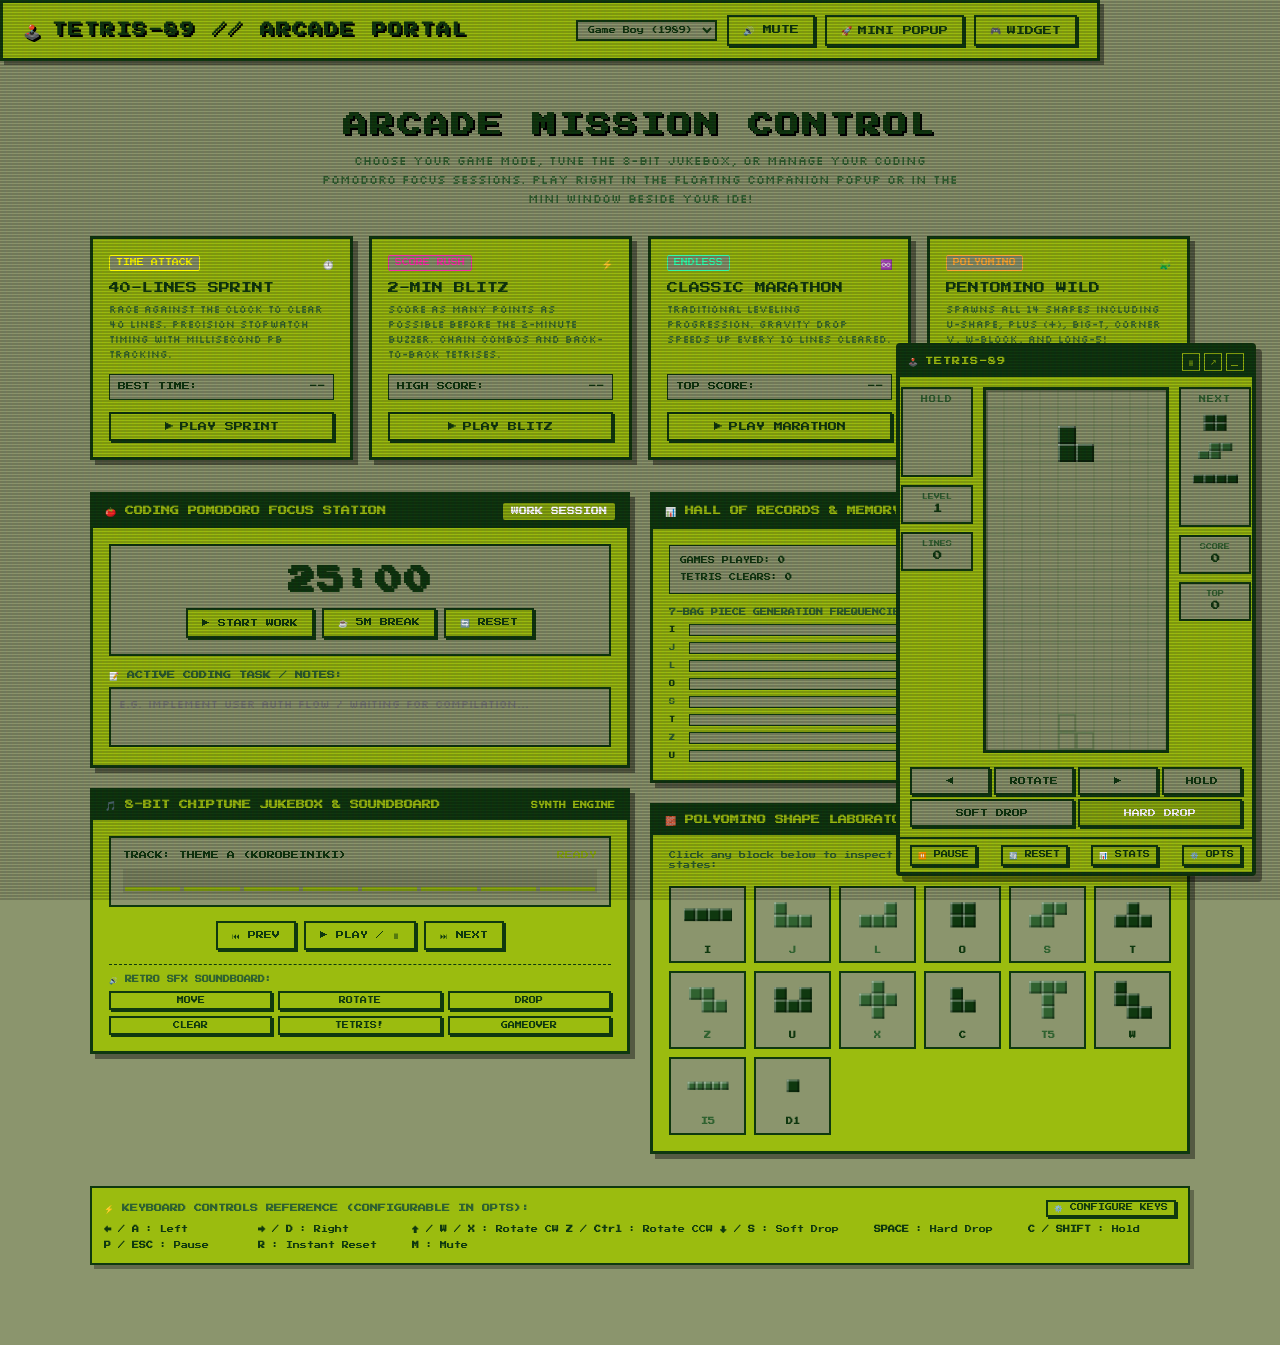
==== flutter_app/assets/web/index.html @ 9089461d "feat: Add Flutter Android app with offline play, tactile haptics, persistent data across updates, PW" ====
<!DOCTYPE html>
<html lang="en">
<head>
  <meta charset="UTF-8">
  <meta name="viewport" content="width=device-width, initial-scale=1.0">
  <title>Retro Classic Tetris - Mini Floating Popup</title>
  <link rel="stylesheet" href="css/style.css">
  <link rel="manifest" href="manifest.json">
  <link rel="icon" href="data:image/svg+xml,<svg xmlns='http://www.w3.org/2000/svg' viewBox='0 0 100 100'><rect width='45' height='45' fill='%2300f0f0'/><rect x='50' width='45' height='45' fill='%23f0a000'/><rect y='50' width='45' height='45' fill='%2300f000'/><rect x='50' y='50' width='45' height='45' fill='%23f00000'/></svg>">
  <script>
    if ('serviceWorker' in navigator) {
      window.addEventListener('load', () => {
        navigator.serviceWorker.register('./sw.js').catch(err => console.log('SW registration error:', err));
      });
    }
  </script>
</head>
<body data-theme="gameboy">
  <div class="crt-overlay"></div>

  <!-- Top Navigation Bar -->
  <header class="portal-nav">
    <div class="portal-logo">
      <span>🕹️</span> TETRIS-89 // ARCADE PORTAL
    </div>
    <div class="portal-nav-actions">
      <select id="quick-theme-select" class="setting-select" title="Switch Theme">
        <option value="gameboy">Game Boy (1989)</option>
        <option value="nes">NES Classic</option>
        <option value="cyberpunk">Cyberpunk Neon</option>
        <option value="matrix">Matrix Phosphor</option>
      </select>
      <button id="quick-mute-btn" class="retro-btn" title="Toggle Sound (M)">🔊 MUTE</button>
      <button id="btn-demo-popout" class="retro-btn primary" title="Open floating standalone popup window">
        <span>🚀</span> MINI POPUP
      </button>
      <button id="btn-demo-toggle-widget" class="retro-btn" title="Toggle floating widget">
        <span>🎮</span> WIDGET
      </button>
    </div>
  </header>

  <!-- Main Background Workspace & Arcade Portal -->
  <main class="workspace-container">
    <div class="portal-hero">
      <h1 class="portal-hero-title">ARCADE MISSION CONTROL</h1>
      <p class="portal-hero-sub">
        Choose your game mode, tune the 8-bit jukebox, or manage your coding Pomodoro focus sessions. Play right in the floating companion popup or in the mini window beside your IDE!
      </p>
    </div>

    <!-- Mode Selection Cards Grid -->
    <section class="mode-cards-grid">
      <!-- Mode 1: Sprint 40 -->
      <div class="mode-card">
        <div>
          <div class="mode-card-header">
            <span class="mode-tag" style="color: #ffff00; border-color: #ffff00;">TIME ATTACK</span>
            <span>⏱️</span>
          </div>
          <div class="mode-card-title">40-LINES SPRINT</div>
          <div class="mode-card-desc">
            Race against the clock to clear 40 lines. Precision stopwatch timing with millisecond PB tracking.
          </div>
        </div>
        <div>
          <div class="mode-card-stat">
            <span>BEST TIME:</span>
            <b id="hub-sprint-pb">--</b>
          </div>
          <button class="retro-btn primary btn-launch-mode" data-mode="sprint40" style="width: 100%;">
            <span>▶</span> PLAY SPRINT
          </button>
        </div>
      </div>

      <!-- Mode 2: Blitz 2-Min -->
      <div class="mode-card">
        <div>
          <div class="mode-card-header">
            <span class="mode-tag" style="color: #ff33aa; border-color: #ff33aa;">SCORE RUSH</span>
            <span>⚡</span>
          </div>
          <div class="mode-card-title">2-MIN BLITZ</div>
          <div class="mode-card-desc">
            Score as many points as possible before the 2-minute buzzer. Chain combos and Back-to-Back Tetrises.
          </div>
        </div>
        <div>
          <div class="mode-card-stat">
            <span>HIGH SCORE:</span>
            <b id="hub-blitz-pb">--</b>
          </div>
          <button class="retro-btn primary btn-launch-mode" data-mode="blitz2min" style="width: 100%;">
            <span>▶</span> PLAY BLITZ
          </button>
        </div>
      </div>

      <!-- Mode 3: Marathon -->
      <div class="mode-card">
        <div>
          <div class="mode-card-header">
            <span class="mode-tag" style="color: #33ffaa; border-color: #33ffaa;">ENDLESS</span>
            <span>♾️</span>
          </div>
          <div class="mode-card-title">CLASSIC MARATHON</div>
          <div class="mode-card-desc">
            Traditional leveling progression. Gravity drop speeds up every 10 lines cleared.
          </div>
        </div>
        <div>
          <div class="mode-card-stat">
            <span>TOP SCORE:</span>
            <b id="hub-marathon-pb">--</b>
          </div>
          <button class="retro-btn primary btn-launch-mode" data-mode="marathon" style="width: 100%;">
            <span>▶</span> PLAY MARATHON
          </button>
        </div>
      </div>

      <!-- Mode 4: Pentomino Wild -->
      <div class="mode-card">
        <div>
          <div class="mode-card-header">
            <span class="mode-tag" style="color: #ffaa33; border-color: #ffaa33;">POLYOMINO</span>
            <span>🧩</span>
          </div>
          <div class="mode-card-title">PENTOMINO WILD</div>
          <div class="mode-card-desc">
            Spawns all 14 shapes including U-Shape, Plus (+), Big-T, Corner V, W-block, and Long-5!
          </div>
        </div>
        <div>
          <div class="mode-card-stat">
            <span>SHAPE SET:</span>
            <b>14 BLOCKS</b>
          </div>
          <button class="retro-btn primary btn-launch-mode" data-mode="marathon" data-shapes="pentomino" style="width: 100%;">
            <span>▶</span> PLAY WILD
          </button>
        </div>
      </div>
    </section>

    <!-- Hub 2-Column Dashboard Grid -->
    <div class="portal-dashboard-grid">
      <!-- Left Column: Pomodoro & Jukebox -->
      <div style="display: flex; flex-direction: column; gap: 20px;">
        <!-- Card 1: Coding Pomodoro Station -->
        <div class="portal-card">
          <div class="portal-card-header">
            <span>🍅 CODING POMODORO FOCUS STATION</span>
            <span id="hub-pomo-status" class="pomo-status-tag">WORK SESSION</span>
          </div>
          <div class="portal-card-body">
            <div class="pomo-dashboard">
              <div id="hub-pomo-clock" class="pomo-large-clock">25:00</div>
              <div style="display: flex; gap: 8px; flex-wrap: wrap; justify-content: center;">
                <button id="hub-pomo-start" class="retro-btn primary" style="font-size: 8px;">▶ START WORK</button>
                <button id="hub-pomo-break" class="retro-btn" style="font-size: 8px;">☕ 5M BREAK</button>
                <button id="hub-pomo-reset" class="retro-btn" style="font-size: 8px;">🔄 RESET</button>
              </div>
            </div>
            <div>
              <div style="font-size: 8px; color: var(--text-muted); margin-bottom: 6px; font-weight: bold;">📝 ACTIVE CODING TASK / NOTES:</div>
              <textarea id="hub-pomo-notes" class="retro-textarea" placeholder="e.g. Implement user auth flow / Waiting for compilation..."></textarea>
            </div>
          </div>
        </div>

        <!-- Card 2: 8-Bit Chiptune Jukebox -->
        <div class="portal-card">
          <div class="portal-card-header">
            <span>🎵 8-BIT CHIPTUNE JUKEBOX & SOUNDBOARD</span>
            <span style="font-size: 7px; color: var(--panel-bg);">SYNTH ENGINE</span>
          </div>
          <div class="portal-card-body">
            <div class="jukebox-screen">
              <div style="display: flex; justify-content: space-between; align-items: center; font-size: 8px;">
                <span id="jukebox-track-name">TRACK: THEME A (KOROBEINIKI)</span>
                <span id="jukebox-status" style="color: var(--accent-color);">READY</span>
              </div>
              <div class="eq-container">
                <div class="eq-bar"></div>
                <div class="eq-bar"></div>
                <div class="eq-bar"></div>
                <div class="eq-bar"></div>
                <div class="eq-bar"></div>
                <div class="eq-bar"></div>
                <div class="eq-bar"></div>
                <div class="eq-bar"></div>
              </div>
            </div>

            <div style="display: flex; gap: 8px; justify-content: center;">
              <button id="jb-prev" class="retro-btn" style="font-size: 8px;">⏮ PREV</button>
              <button id="jb-play" class="retro-btn primary" style="font-size: 8px;">▶ PLAY / ⏸</button>
              <button id="jb-next" class="retro-btn" style="font-size: 8px;">⏭ NEXT</button>
            </div>

            <div style="border-top: 1px dashed var(--panel-border); padding-top: 10px;">
              <div style="font-size: 7px; color: var(--text-muted); margin-bottom: 6px; font-weight: bold;">🔊 RETRO SFX SOUNDBOARD:</div>
              <div class="sfx-grid">
                <button class="retro-btn btn-sfx" data-sfx="move" style="font-size: 7px; padding: 4px;">MOVE</button>
                <button class="retro-btn btn-sfx" data-sfx="rotate" style="font-size: 7px; padding: 4px;">ROTATE</button>
                <button class="retro-btn btn-sfx" data-sfx="drop" style="font-size: 7px; padding: 4px;">DROP</button>
                <button class="retro-btn btn-sfx" data-sfx="clear" style="font-size: 7px; padding: 4px;">CLEAR</button>
                <button class="retro-btn btn-sfx" data-sfx="tetris" style="font-size: 7px; padding: 4px;">TETRIS!</button>
                <button class="retro-btn btn-sfx" data-sfx="gameover" style="font-size: 7px; padding: 4px;">GAMEOVER</button>
              </div>
            </div>
          </div>
        </div>
      </div>

      <!-- Right Column: Records, Stats Matrix & Shape Lab -->
      <div style="display: flex; flex-direction: column; gap: 20px;">
        <!-- Card 3: Hall of Records -->
        <div class="portal-card">
          <div class="portal-card-header">
            <span>📊 HALL OF RECORDS & MEMORY</span>
            <button id="btn-open-full-stats" class="hdr-btn" style="font-size: 7px; padding: 2px 6px;">EXPAND</button>
          </div>
          <div class="portal-card-body">
            <div style="display: grid; grid-template-columns: 1fr 1fr; gap: 8px; font-size: 7px; background: var(--bg-color); padding: 10px; border: 1px solid var(--panel-border);">
              <div>GAMES PLAYED: <b id="hub-games-count">0</b></div>
              <div>LINES CLEARED: <b id="hub-lines-count">0</b></div>
              <div>TETRIS CLEARS: <b id="hub-tetris-count">0</b></div>
              <div>MAX COMBO: <b id="hub-combo-count">0</b></div>
            </div>

            <div>
              <div style="font-size: 7px; color: var(--text-muted); margin-bottom: 6px; font-weight: bold;">7-BAG PIECE GENERATION FREQUENCIES:</div>
              <div id="hub-piece-bars" class="piece-bars" style="max-height: 140px; overflow-y: auto;"></div>
            </div>
          </div>
        </div>

        <!-- Card 4: Polyomino Shape Laboratory -->
        <div class="portal-card">
          <div class="portal-card-header">
            <span>🧱 POLYOMINO SHAPE LABORATORY</span>
            <span style="font-size: 7px; color: var(--panel-bg);">14 SHAPES</span>
          </div>
          <div class="portal-card-body">
            <div style="font-size: 7px; color: var(--text-muted); line-height: 1.5;">
              Click any block below to inspect its rotation matrix and geometric states:
            </div>
            <div id="shape-lab-container" class="shape-lab-grid">
              <!-- Dynamically populated 14 blocks -->
            </div>
            <div id="shape-lab-detail" style="font-size: 7px; background: var(--bg-color); border: 1px solid var(--panel-border); padding: 8px; display: none;">
              <b id="shape-detail-name">U-SHAPE (POLYOMINO)</b>
              <div id="shape-detail-desc" style="color: var(--text-muted); margin-top: 4px;">Standard 5-block concave horseshoe piece.</div>
            </div>
          </div>
        </div>
      </div>
    </div>

    <!-- Quick Keyboard Controls Bar -->
    <div style="width: 100%; background: var(--panel-bg); border: 2px solid var(--panel-border); padding: 12px; box-shadow: 4px 4px 0px rgba(0,0,0,0.3);">
      <div style="display: flex; justify-content: space-between; align-items: center; margin-bottom: 8px;">
        <span style="font-size: 8px; font-weight: bold; color: var(--text-muted);">⚡ KEYBOARD CONTROLS REFERENCE (CONFIGURABLE IN OPTS):</span>
        <button id="btn-demo-settings" class="retro-btn" style="font-size: 7px; padding: 2px 6px;">⚙️ CONFIGURE KEYS</button>
      </div>
      <div style="display: grid; grid-template-columns: repeat(auto-fit, minmax(130px, 1fr)); gap: 6px; font-size: 7px;">
        <div><b>← / A</b> : Left</div>
        <div><b>→ / D</b> : Right</div>
        <div><b>↑ / W / X</b> : Rotate CW</div>
        <div><b>Z / Ctrl</b> : Rotate CCW</div>
        <div><b>↓ / S</b> : Soft Drop</div>
        <div><b>SPACE</b> : Hard Drop</div>
        <div><b>C / SHIFT</b> : Hold</div>
        <div><b>P / ESC</b> : Pause</div>
        <div><b>R</b> : Instant Reset</div>
        <div><b>M</b> : Mute</div>
      </div>
    </div>
  </main>

  <!-- FLOATING DRAGGABLE TETRIS POPUP WIDGET -->
  <div id="tetris-widget" class="tetris-widget">
    <!-- Draggable Header -->
    <div id="widget-header" class="widget-header">
      <div class="widget-title">
        <span>🕹️</span> TETRIS-89
        <span id="pomo-badge" class="pomo-badge" title="Click to Toggle Work / Break Timer">🍅 25:00</span>
      </div>
      <div class="widget-controls">
        <button id="btn-pause-header" class="hdr-btn" title="Pause (P)">⏸</button>
        <button id="btn-popout" class="hdr-btn" title="Pop-out into Standalone Window">↗</button>
        <button id="btn-minimize" class="hdr-btn" title="Minimize to Corner Pill">_</button>
      </div>
    </div>

    <!-- Main Widget Body -->
    <div class="widget-body">
      <!-- Left Side Panel (Hold & Level/Lines) -->
      <div class="side-panel">
        <div class="side-box">
          <div class="side-box-title">HOLD</div>
          <canvas id="hold-canvas" class="side-canvas"></canvas>
        </div>

        <div class="stat-box">
          <div class="stat-label">LEVEL</div>
          <div id="level-val" class="stat-value">1</div>
        </div>

        <div class="stat-box">
          <div class="stat-label">LINES</div>
          <div id="lines-val" class="stat-value">0</div>
        </div>
      </div>

      <!-- Center Game Matrix -->
      <div class="matrix-container">
        <canvas id="tetris-canvas"></canvas>

        <!-- Line clear / Combo badge -->
        <div id="line-badge" class="line-clear-badge">+800</div>

        <!-- Pause Overlay -->
        <div id="pause-overlay" class="matrix-overlay">
          <div class="overlay-title">PAUSED</div>
          <div class="overlay-sub">PRESS 'P' OR BUTTON TO RESUME</div>
          <div style="display: flex; flex-direction: column; gap: 8px; width: 85%;">
            <button id="btn-unpause" class="retro-btn primary" style="font-size: 8px;">▶ RESUME</button>
            <button id="btn-restart-pause" class="retro-btn" style="font-size: 8px; border-color: #ff4444; color: #ff6666;">🔄 RESTART GAME</button>
          </div>
        </div>

        <!-- Game Over Overlay -->
        <div id="game-over-overlay" class="matrix-overlay">
          <div class="overlay-title" style="color: #ff3333;">GAME OVER</div>
          <div id="new-record-banner" style="font-size: 7px; color: #ffcc00; margin-bottom: 6px; display: none;">★ NEW HIGH SCORE! ★</div>
          <div class="overlay-sub">
            SCORE: <span id="final-score-val">0</span><br>
            LINES: <span id="final-lines-val">0</span>
          </div>
          <button id="btn-restart-game" class="retro-btn primary" style="font-size: 8px;">🔄 PLAY AGAIN</button>
        </div>

        <!-- Resume Saved Game Overlay -->
        <div id="resume-overlay" class="matrix-overlay">
          <div class="overlay-title">SAVED GAME FOUND</div>
          <div id="saved-score-info" class="overlay-sub">SCORE: 0 | LVL: 1</div>
          <div style="display: flex; flex-direction: column; gap: 6px; width: 85%;">
            <button id="btn-resume-saved" class="retro-btn primary" style="font-size: 7px;">▶ RESUME GAME</button>
            <button id="btn-new-instead" class="retro-btn" style="font-size: 7px;">✨ NEW GAME</button>
          </div>
        </div>
      </div>

      <!-- Right Side Panel (Next Queue & Score) -->
      <div class="side-panel">
        <div class="side-box">
          <div class="side-box-title">NEXT</div>
          <canvas id="next-canvas" class="side-canvas tall"></canvas>
        </div>

        <div class="stat-box">
          <div class="stat-label">SCORE</div>
          <div id="score-val" class="stat-value">0</div>
        </div>

        <div class="stat-box">
          <div class="stat-label">TOP</div>
          <div id="high-score-val" class="stat-value">0</div>
        </div>
      </div>
    </div>

    <!-- On-screen Quick Controls -->
    <div class="touch-controls">
      <button id="btn-left" class="touch-btn">◀</button>
      <button id="btn-rotate" class="touch-btn">ROTATE</button>
      <button id="btn-right" class="touch-btn">▶</button>
      <button id="btn-hold" class="touch-btn">HOLD</button>
      <button id="btn-down" class="touch-btn" style="grid-column: span 2;">SOFT DROP</button>
      <button id="btn-drop" class="touch-btn" style="grid-column: span 2; background: var(--accent-color); color: #fff;">HARD DROP</button>
    </div>

    <!-- Footer Toolbar -->
    <div class="widget-footer">
      <button id="btn-footer-pause" class="retro-btn" style="font-size: 7px; padding: 4px 6px;" title="Pause / Resume (P)">⏸️ PAUSE</button>
      <button id="btn-footer-restart" class="retro-btn" style="font-size: 7px; padding: 4px 6px;" title="Restart from Beginning">🔄 RESET</button>
      <button id="btn-stats" class="retro-btn" style="font-size: 7px; padding: 4px 6px;">📊 STATS</button>
      <button id="btn-settings" class="retro-btn" style="font-size: 7px; padding: 4px 6px;">⚙️ OPTS</button>
    </div>
  </div>

  <!-- MINIMIZED BOTTOM-RIGHT DOCK PILL -->
  <div id="tetris-pill" class="tetris-pill" title="Click to Restore Tetris">
    <span>🎮</span>
    <div>
      <div class="pill-title">TETRIS-89</div>
      <div class="pill-stat">SCORE: <span id="pill-score">0</span> (LVL <span id="pill-level">1</span>)</div>
    </div>
    <span style="font-size: 8px;">▲</span>
  </div>

  <!-- BACKDROP -->
  <div id="modal-backdrop" class="modal-backdrop"></div>

  <!-- SETTINGS MODAL -->
  <div id="settings-modal" class="retro-modal">
    <div class="modal-header">
      <span>⚙️ GAME OPTIONS & THEMES</span>
      <button id="btn-close-settings" class="hdr-btn">✕</button>
    </div>
    <div class="modal-body">
      <div class="modal-section-title">GAMEPLAY MODES & DIFFICULTY</div>
      <div class="setting-row">
        <span>Game Mode:</span>
        <select id="game-mode-select" class="setting-select">
          <option value="marathon">Classic Marathon (Endless)</option>
          <option value="sprint40">40 Lines Sprint (Time Attack)</option>
          <option value="blitz2min">2-Minute Blitz (Score Rush)</option>
        </select>
      </div>

      <div class="setting-row">
        <span>Starting Level:</span>
        <select id="starting-level-select" class="setting-select">
          <option value="1">Level 1 (Easy)</option>
          <option value="3">Level 3 (Normal)</option>
          <option value="5">Level 5 (Medium)</option>
          <option value="8">Level 8 (Fast)</option>
          <option value="10">Level 10 (Hyper)</option>
          <option value="15">Level 15 (Grandmaster)</option>
        </select>
      </div>

      <div class="setting-row">
        <span>Shape Set / Mode:</span>
        <select id="piece-mode-select" class="setting-select">
          <option value="extended">Extended (U-Shape, +, Corner, T5, W)</option>
          <option value="pentomino">Master Wild (All 14 Polyominoes)</option>
          <option value="classic">Classic 7 (Standard 1989)</option>
        </select>
      </div>

      <div class="modal-section-title">CODING COMPANION & DISPLAY</div>
      <div class="setting-row">
        <span>Window Opacity:</span>
        <input type="range" id="opacity-slider" min="50" max="100" value="100" style="width: 100px;">
      </div>

      <div class="setting-row">
        <span>Widget Scale:</span>
        <select id="scale-select" class="setting-select">
          <option value="compact">Compact (320px)</option>
          <option value="normal">Standard (360px)</option>
          <option value="large">Expanded (430px)</option>
        </select>
      </div>

      <div class="setting-row">
        <span>Pomodoro Focus Companion:</span>
        <input type="checkbox" id="pomo-toggle">
      </div>

      <div class="modal-section-title">THEMES & VISUAL EFFECTS</div>
      <div class="setting-row">
        <span>Aesthetic Theme:</span>
        <select id="theme-select" class="setting-select">
          <option value="gameboy">Game Boy (1989)</option>
          <option value="nes">NES Classic</option>
          <option value="cyberpunk">Cyberpunk Neon</option>
          <option value="matrix">Matrix Phosphor</option>
        </select>
      </div>

      <div class="setting-row">
        <span>Hard Drop Screen Shake:</span>
        <input type="checkbox" id="shake-toggle" checked>
      </div>

      <div class="setting-row">
        <span>Line Clear Pixel Sparks:</span>
        <input type="checkbox" id="particle-toggle" checked>
      </div>

      <div class="setting-row">
        <span>CRT Scanline Shader:</span>
        <input type="checkbox" id="crt-toggle" checked>
      </div>

      <div class="setting-row">
        <span>Ghost Landing Piece:</span>
        <input type="checkbox" id="ghost-toggle" checked>
      </div>

      <div class="modal-section-title">8-BIT CHIPTUNE SYNTHESIZER</div>
      <div class="setting-row">
        <span>Music Track:</span>
        <select id="track-select" class="setting-select">
          <option value="themeA">Theme A (Korobeiniki - Classic)</option>
          <option value="themeB">Theme B (Troika - Upbeat Dance)</option>
          <option value="themeC">Theme C (Bradinsky - Arcade)</option>
        </select>
      </div>

      <div class="setting-row">
        <span>BGM Music Enabled:</span>
        <input type="checkbox" id="bgm-toggle" checked>
      </div>

      <div class="setting-row">
        <span>Retro Sound Effects:</span>
        <input type="checkbox" id="sfx-toggle" checked>
      </div>

      <div class="modal-section-title">KEYBOARD CUSTOMIZER (CLICK TO REBIND)</div>
      <div id="keybinds-container" class="keybind-list">
        <!-- Rendered dynamically -->
      </div>
    </div>
  </div>

  <!-- STATS & PIECE GENERATION MEMORY MODAL -->
  <div id="stats-modal" class="retro-modal">
    <div class="modal-header">
      <span>📊 MEMORY & GENERATION STATS</span>
      <button id="btn-close-stats" class="hdr-btn">✕</button>
    </div>
    <div class="modal-body">
      <div class="modal-section-title">ALL-TIME RECORDS & PERSONAL BESTS</div>
      <div style="display: grid; grid-template-columns: 1fr 1fr; gap: 6px; font-size: 7px; margin-bottom: 6px;">
        <div>GAMES: <b id="stat-games-played">0</b></div>
        <div>LINES: <b id="stat-total-lines">0</b></div>
        <div>TETRIS: <b id="stat-tetris-count">0</b></div>
        <div>MAX COMBO: <b id="stat-max-combo">0</b></div>
        <div>SPRINT (40L): <b id="stat-sprint-record" style="color: #ffff00;">--</b></div>
        <div>BLITZ (2M): <b id="stat-blitz-record" style="color: #ff33aa;">--</b></div>
      </div>

      <div class="modal-section-title">7-BAG PIECE GENERATION HISTORY</div>
      <div id="piece-bars-container" class="piece-bars">
        <!-- Dynamically rendered bars -->
      </div>

      <div class="modal-section-title">TOP 5 HIGH SCORES (MARATHON)</div>
      <ul id="high-scores-list" style="padding-left: 0;"></ul>
    </div>
  </div>

  <!-- Script includes -->
  <script src="js/audio.js"></script>
  <script src="js/storage.js"></script>
  <script src="js/engine.js"></script>
  <script src="js/ui.js"></script>
  <script>
    // Initialize UI on DOM load
    let tetrisUI = null;
    window.addEventListener('DOMContentLoaded', () => {
      tetrisUI = new TetrisUI(false);

      // Workspace helper buttons
      document.getElementById('btn-demo-pause')?.addEventListener('click', () => {
        tetrisUI.engine.togglePause();
      });

      document.getElementById('btn-demo-restart')?.addEventListener('click', () => {
        if (tetrisUI.pauseOverlay) tetrisUI.pauseOverlay.classList.remove('active');
        if (tetrisUI.gameOverOverlay) tetrisUI.gameOverOverlay.classList.remove('active');
        if (tetrisUI.resumeOverlay) tetrisUI.resumeOverlay.classList.remove('active');
        tetrisUI.engine.startNewGame();
      });

      document.getElementById('btn-demo-popout')?.addEventListener('click', () => {
        const popupWidth = 380;
        const popupHeight = 640;
        const left = window.screenX + window.outerWidth - popupWidth - 20;
        const top = window.screenY + 50;
        window.open('popup.html', 'TetrisPopup', `width=${popupWidth},height=${popupHeight},left=${left},top=${top},resizable=yes`);
      });

      document.getElementById('btn-demo-toggle-widget')?.addEventListener('click', () => {
        const widget = document.getElementById('tetris-widget');
        const pill = document.getElementById('tetris-pill');
        if (widget.classList.contains('minimized')) {
          tetrisUI.restore();
        } else {
          tetrisUI.minimize();
        }
      });

      document.getElementById('btn-demo-stats')?.addEventListener('click', () => {
        document.getElementById('btn-stats')?.click();
      });

      document.getElementById('btn-demo-settings')?.addEventListener('click', () => {
        document.getElementById('btn-settings')?.click();
      });
    });
  </script>
</body>
</html>
---- flutter_app/assets/web/css/style.css ----
/* ==========================================================================
   RETRO CLASSIC TETRIS - STYLESHEET
   Themes: Game Boy (1989), NES Classic, Cyberpunk Synthwave, Matrix Terminal
   Features: Draggable floating popup, Minimize-to-Pill, CRT Scanlines, 8-Bit HUD
   ========================================================================== */

@import url('https://fonts.googleapis.com/css2?family=Press+Start+2P&family=Silkscreen:wght@400;700&family=VT323&display=swap');

:root {
  /* Default: Game Boy 1989 Theme */
  --bg-color: #8b956d;
  --panel-bg: #9bbc0f;
  --panel-border: #0f380f;
  --text-main: #0f380f;
  --text-muted: #306230;
  --accent-color: #8bac0f;
  --highlight-color: #0f380f;
  --grid-line: rgba(48, 98, 48, 0.25);
  
  /* Piece colors (Game Boy 4-tone palette) */
  --tet-I: #0f380f;
  --tet-J: #306230;
  --tet-L: #306230;
  --tet-O: #0f380f;
  --tet-S: #306230;
  --tet-T: #0f380f;
  --tet-Z: #306230;
  --tet-U: #0f380f;
  --tet-X: #306230;
  --tet-C: #0f380f;
  --tet-T5: #306230;
  --tet-W: #0f380f;
  --tet-I5: #306230;
  --tet-D1: #0f380f;
  --tet-ghost: rgba(48, 98, 48, 0.35);

  --font-pixel: 'Press Start 2P', 'Silkscreen', 'VT323', monospace;
  --font-alt: 'Silkscreen', monospace;
  --pixel-shadow: 2px 2px 0px #000;
  --ui-radius: 4px;
}

/* --- THEMES --- */

/* 1. NES Classic 1989 Theme */
body[data-theme="nes"] {
  --bg-color: #1a1a1a;
  --panel-bg: #282828;
  --panel-border: #bcbcbc;
  --text-main: #fcfcfc;
  --text-muted: #bcbcbc;
  --accent-color: #e40058;
  --highlight-color: #fce400;
  --grid-line: rgba(255, 255, 255, 0.08);

  --tet-I: #00f0f0;
  --tet-J: #0044f0;
  --tet-L: #f0a000;
  --tet-O: #f0f000;
  --tet-S: #00f000;
  --tet-T: #a000f0;
  --tet-Z: #f00000;
  --tet-U: #ff5500;
  --tet-X: #ff00aa;
  --tet-C: #ffd700;
  --tet-T5: #00ffcc;
  --tet-W: #9900ff;
  --tet-I5: #33ccff;
  --tet-D1: #ffffff;
  --tet-ghost: rgba(255, 255, 255, 0.25);
}

/* 2. Cyberpunk Synthwave Theme */
body[data-theme="cyberpunk"] {
  --bg-color: #0b0813;
  --panel-bg: #151124;
  --panel-border: #ff007f;
  --text-main: #00f3ff;
  --text-muted: #ff007f;
  --accent-color: #ffe600;
  --highlight-color: #00f3ff;
  --grid-line: rgba(0, 243, 255, 0.12);

  --tet-I: #00f3ff;
  --tet-J: #0066ff;
  --tet-L: #ff9900;
  --tet-O: #ffe600;
  --tet-S: #00ff66;
  --tet-T: #cc00ff;
  --tet-Z: #ff0055;
  --tet-U: #ff3366;
  --tet-X: #ff00ff;
  --tet-C: #ffcc00;
  --tet-T5: #00ffcc;
  --tet-W: #aa33ff;
  --tet-I5: #00ffff;
  --tet-D1: #ffffff;
  --tet-ghost: rgba(0, 243, 255, 0.3);
}

/* 3. Matrix Phosphor Terminal Theme */
body[data-theme="matrix"] {
  --bg-color: #020b04;
  --panel-bg: #051408;
  --panel-border: #00ff66;
  --text-main: #00ff66;
  --text-muted: #009933;
  --accent-color: #33ff88;
  --highlight-color: #ffffff;
  --grid-line: rgba(0, 255, 102, 0.15);

  --tet-I: #00ff66;
  --tet-J: #00cc55;
  --tet-L: #00aa44;
  --tet-O: #33ff88;
  --tet-S: #00ff66;
  --tet-T: #00cc55;
  --tet-Z: #00aa44;
  --tet-U: #00ff66;
  --tet-X: #33ff88;
  --tet-C: #00cc55;
  --tet-T5: #00aa44;
  --tet-W: #33ff88;
  --tet-I5: #00ff66;
  --tet-D1: #ffffff;
  --tet-ghost: rgba(0, 255, 102, 0.25);
}

/* --- BASE STYLES --- */

* {
  box-sizing: border-box;
  margin: 0;
  padding: 0;
  user-select: none;
  -webkit-user-select: none;
}

body {
  background-color: var(--bg-color);
  color: var(--text-main);
  font-family: var(--font-pixel);
  font-size: 10px;
  line-height: 1.4;
  min-height: 100vh;
  overflow: hidden;
  transition: background-color 0.25s ease, color 0.25s ease;
}

/* CRT Screen Shader Overlay */
.crt-overlay {
  pointer-events: none;
  position: fixed;
  top: 0;
  left: 0;
  width: 100vw;
  height: 100vh;
  z-index: 9999;
  background: linear-gradient(
    rgba(18, 16, 16, 0) 50%, 
    rgba(0, 0, 0, 0.22) 50%
  ), linear-gradient(
    90deg,
    rgba(255, 0, 0, 0.03),
    rgba(0, 255, 0, 0.01),
    rgba(0, 0, 255, 0.03)
  );
  background-size: 100% 3px, 6px 100%;
  opacity: 0.85;
}

body.no-crt .crt-overlay {
  display: none;
}

/* --- RETRO ARCADE PORTAL & MENU HUB STYLES --- */

.portal-nav {
  width: 100%;
  max-width: 1100px;
  display: flex;
  justify-content: space-between;
  align-items: center;
  padding: 12px 20px;
  background: var(--panel-bg);
  border: 3px solid var(--panel-border);
  box-shadow: 4px 4px 0px rgba(0, 0, 0, 0.4);
  margin-bottom: 24px;
}

.portal-logo {
  display: flex;
  align-items: center;
  gap: 10px;
  font-size: 14px;
  font-weight: bold;
  letter-spacing: 2px;
  color: var(--text-main);
  text-shadow: var(--pixel-shadow);
}

.portal-nav-actions {
  display: flex;
  align-items: center;
  gap: 10px;
}

.workspace-container {
  display: flex;
  flex-direction: column;
  align-items: center;
  min-height: 100vh;
  padding: 24px 20px 80px 20px;
  width: 100%;
  max-width: 1140px;
  margin: 0 auto;
}

.portal-hero {
  text-align: center;
  margin-bottom: 28px;
}

.portal-hero-title {
  font-size: 24px;
  letter-spacing: 3px;
  color: var(--text-main);
  text-shadow: var(--pixel-shadow);
  margin-bottom: 8px;
}

.portal-hero-sub {
  font-family: var(--font-alt);
  font-size: 12px;
  color: var(--text-muted);
  max-width: 650px;
  line-height: 1.6;
}

/* Mode Selection Cards Grid */
.mode-cards-grid {
  display: grid;
  grid-template-columns: repeat(auto-fit, minmax(240px, 1fr));
  gap: 16px;
  width: 100%;
  margin-bottom: 32px;
}

.mode-card {
  background: var(--panel-bg);
  border: 3px solid var(--panel-border);
  box-shadow: 5px 5px 0px rgba(0, 0, 0, 0.4);
  padding: 16px;
  display: flex;
  flex-direction: column;
  justify-content: space-between;
  position: relative;
  transition: transform 0.1s ease, box-shadow 0.1s ease, border-color 0.15s ease;
}

.mode-card:hover {
  transform: translate(-2px, -2px);
  box-shadow: 7px 7px 0px var(--panel-border);
  border-color: var(--highlight-color);
}

.mode-card-header {
  display: flex;
  justify-content: space-between;
  align-items: center;
  margin-bottom: 10px;
}

.mode-tag {
  font-size: 7px;
  background: var(--bg-color);
  border: 1px solid var(--panel-border);
  padding: 2px 6px;
  border-radius: 2px;
}

.mode-card-title {
  font-size: 11px;
  margin-bottom: 6px;
  color: var(--text-main);
  display: flex;
  align-items: center;
  gap: 6px;
}

.mode-card-desc {
  font-family: var(--font-alt);
  font-size: 10px;
  color: var(--text-muted);
  line-height: 1.5;
  margin-bottom: 12px;
  flex-grow: 1;
}

.mode-card-stat {
  font-size: 8px;
  background: var(--bg-color);
  padding: 6px 8px;
  border: 1px solid var(--panel-border);
  margin-bottom: 12px;
  display: flex;
  justify-content: space-between;
}

.mode-card-stat b {
  color: var(--highlight-color);
}

/* Hub 2-Column Dashboard Grid */
.portal-dashboard-grid {
  display: grid;
  grid-template-columns: 1fr 1fr;
  gap: 20px;
  width: 100%;
  margin-bottom: 32px;
}

@media (max-width: 860px) {
  .portal-dashboard-grid {
    grid-template-columns: 1fr;
  }
}

.portal-card {
  background: var(--panel-bg);
  border: 3px solid var(--panel-border);
  box-shadow: 5px 5px 0px rgba(0, 0, 0, 0.4);
  display: flex;
  flex-direction: column;
}

.portal-card-header {
  background: var(--panel-border);
  color: var(--panel-bg);
  padding: 8px 12px;
  font-size: 9px;
  font-weight: bold;
  display: flex;
  justify-content: space-between;
  align-items: center;
}

.portal-card-body {
  padding: 16px;
  display: flex;
  flex-direction: column;
  gap: 14px;
}

/* Chiptune Jukebox & Equalizer */
.jukebox-screen {
  background: var(--bg-color);
  border: 2px solid var(--panel-border);
  padding: 12px;
  display: flex;
  flex-direction: column;
  gap: 8px;
}

.eq-container {
  display: flex;
  align-items: flex-end;
  gap: 4px;
  height: 24px;
  padding: 2px;
  background: rgba(0,0,0,0.1);
}

.eq-bar {
  flex: 1;
  background: var(--accent-color);
  height: 20%;
  transition: height 0.15s ease;
}

.eq-bar.playing {
  animation: eq-bounce 0.6s infinite alternate ease-in-out;
}
.eq-bar:nth-child(2) { animation-delay: 0.1s; }
.eq-bar:nth-child(3) { animation-delay: 0.25s; }
.eq-bar:nth-child(4) { animation-delay: 0.15s; }
.eq-bar:nth-child(5) { animation-delay: 0.3s; }
.eq-bar:nth-child(6) { animation-delay: 0.05s; }
.eq-bar:nth-child(7) { animation-delay: 0.2s; }
.eq-bar:nth-child(8) { animation-delay: 0.35s; }

@keyframes eq-bounce {
  0% { height: 15%; }
  50% { height: 90%; }
  100% { height: 35%; }
}

.sfx-grid {
  display: grid;
  grid-template-columns: repeat(3, 1fr);
  gap: 6px;
}

/* Pomodoro Dashboard */
.pomo-dashboard {
  background: var(--bg-color);
  border: 2px solid var(--panel-border);
  padding: 16px;
  text-align: center;
  display: flex;
  flex-direction: column;
  align-items: center;
  gap: 10px;
}

.pomo-large-clock {
  font-size: 26px;
  font-weight: bold;
  letter-spacing: 3px;
  color: var(--text-main);
  text-shadow: 2px 2px 0px var(--panel-border);
  font-family: var(--font-pixel);
}

.pomo-status-tag {
  font-size: 8px;
  padding: 3px 8px;
  border-radius: 2px;
  background: var(--accent-color);
  color: #fff;
}

.retro-textarea {
  width: 100%;
  height: 60px;
  background: var(--bg-color);
  border: 2px solid var(--panel-border);
  color: var(--text-main);
  font-family: var(--font-alt);
  font-size: 11px;
  padding: 8px;
  resize: none;
  outline: none;
}

/* Shape Laboratory Grid */
.shape-lab-grid {
  display: grid;
  grid-template-columns: repeat(auto-fill, minmax(65px, 1fr));
  gap: 8px;
}

.shape-lab-card {
  background: var(--bg-color);
  border: 2px solid var(--panel-border);
  padding: 6px;
  text-align: center;
  display: flex;
  flex-direction: column;
  align-items: center;
  cursor: pointer;
  transition: transform 0.1s ease, border-color 0.15s ease;
}

.shape-lab-card:hover {
  transform: translateY(-2px);
  border-color: var(--highlight-color);
}

.shape-lab-canvas {
  width: 48px;
  height: 48px;
  image-rendering: pixelated;
}

.shape-lab-name {
  font-size: 7px;
  margin-top: 4px;
  font-weight: bold;
}

/* Retro Arcade Buttons */
.retro-btn {
  background: var(--panel-bg);
  color: var(--text-main);
  border: 2px solid var(--panel-border);
  box-shadow: 2px 2px 0px var(--panel-border);
  padding: 8px 14px;
  font-family: var(--font-pixel);
  font-size: 9px;
  cursor: pointer;
  outline: none;
  display: inline-flex;
  align-items: center;
  justify-content: center;
  gap: 6px;
  transition: transform 0.05s ease, box-shadow 0.05s ease, background-color 0.15s ease;
}

.retro-btn:hover {
  background: var(--accent-color);
  color: #fff;
}

.retro-btn:active {
  transform: translate(2px, 2px);
  box-shadow: 0px 0px 0px var(--panel-border);
}

.retro-btn.primary {
  border-color: var(--highlight-color);
  color: var(--highlight-color);
}

/* --- FLOATING POPUP WIDGET --- */

.tetris-widget {
  position: fixed;
  bottom: 24px;
  right: 24px;
  width: 360px;
  background: var(--panel-bg);
  border: 4px solid var(--panel-border);
  box-shadow: 6px 6px 0px rgba(0, 0, 0, 0.4);
  z-index: 1000;
  display: flex;
  flex-direction: column;
  border-radius: var(--ui-radius);
  transition: transform 0.2s cubic-bezier(0.2, 0.9, 0.3, 1.1), opacity 0.2s ease;
}

.tetris-widget.minimized {
  transform: translateY(120%);
  opacity: 0;
  pointer-events: none;
}

/* Floating Window Header */
.widget-header {
  background: var(--panel-border);
  color: var(--panel-bg);
  padding: 6px 8px;
  display: flex;
  justify-content: space-between;
  align-items: center;
  cursor: grab;
  font-size: 8px;
  letter-spacing: 1px;
}

.widget-header:active {
  cursor: grabbing;
}

.widget-title {
  display: flex;
  align-items: center;
  gap: 6px;
  font-weight: bold;
}

.widget-controls {
  display: flex;
  gap: 4px;
}

.hdr-btn {
  background: transparent;
  border: 1px solid var(--panel-bg);
  color: var(--panel-bg);
  width: 18px;
  height: 18px;
  font-family: var(--font-pixel);
  font-size: 8px;
  display: flex;
  align-items: center;
  justify-content: center;
  cursor: pointer;
  padding: 0;
}

.hdr-btn:hover {
  background: var(--panel-bg);
  color: var(--panel-border);
}

/* Widget Main Body */
.widget-body {
  display: flex;
  padding: 10px;
  gap: 10px;
  justify-content: center;
  align-items: flex-start;
  background: var(--panel-bg);
}

/* Side Panels (Hold & Next) */
.side-panel {
  display: flex;
  flex-direction: column;
  gap: 8px;
  width: 76px;
}

.side-box {
  background: var(--bg-color);
  border: 2px solid var(--panel-border);
  padding: 6px 4px;
  text-align: center;
}

.side-box-title {
  font-size: 7px;
  color: var(--text-muted);
  margin-bottom: 4px;
  letter-spacing: 1px;
}

.side-canvas {
  width: 60px;
  height: 60px;
  image-rendering: pixelated;
  image-rendering: crisp-edges;
  display: block;
  margin: 0 auto;
}

.side-canvas.tall {
  height: 110px;
}

/* Stat Box */
.stat-box {
  background: var(--bg-color);
  border: 2px solid var(--panel-border);
  padding: 6px 4px;
  text-align: center;
}

.stat-label {
  font-size: 6px;
  color: var(--text-muted);
  margin-bottom: 2px;
}

.stat-value {
  font-size: 9px;
  font-weight: bold;
  color: var(--text-main);
  word-break: break-all;
}

/* Game Matrix Screen */
.matrix-container {
  position: relative;
  background: var(--bg-color);
  border: 3px solid var(--panel-border);
  box-shadow: inset 2px 2px 0px rgba(0,0,0,0.25);
  display: flex;
  align-items: center;
  justify-content: center;
}

#tetris-canvas {
  display: block;
  image-rendering: pixelated;
  image-rendering: crisp-edges;
}

/* Matrix Overlays (Pause, Game Over, Resume) */
.matrix-overlay {
  position: absolute;
  top: 0;
  left: 0;
  width: 100%;
  height: 100%;
  background: rgba(0, 0, 0, 0.85);
  color: #fff;
  display: none;
  flex-direction: column;
  align-items: center;
  justify-content: center;
  padding: 12px;
  text-align: center;
  z-index: 10;
}

.matrix-overlay.active {
  display: flex;
}

.overlay-title {
  font-size: 12px;
  margin-bottom: 8px;
  color: var(--accent-color);
  text-shadow: var(--pixel-shadow);
  animation: blink 1s infinite alternate;
}

.overlay-sub {
  font-size: 7px;
  color: #ccc;
  margin-bottom: 12px;
  line-height: 1.4;
}

@keyframes blink {
  0% { opacity: 1; }
  100% { opacity: 0.6; }
}

/* Line Clear Popup Banner */
.line-clear-badge {
  position: absolute;
  top: 40%;
  left: 50%;
  transform: translate(-50%, -50%) scale(0);
  background: var(--highlight-color);
  color: var(--panel-bg);
  border: 2px solid var(--panel-border);
  padding: 6px 10px;
  font-size: 9px;
  font-weight: bold;
  pointer-events: none;
  z-index: 15;
  transition: transform 0.15s cubic-bezier(0.18, 0.89, 0.32, 1.28), opacity 0.2s ease;
  opacity: 0;
}

.line-clear-badge.show {
  transform: translate(-50%, -50%) scale(1.1);
  opacity: 1;
}

/* Bottom Controls / Toolbar */
.widget-footer {
  background: var(--panel-bg);
  border-top: 2px solid var(--panel-border);
  padding: 6px 10px;
  display: flex;
  justify-content: space-between;
  align-items: center;
  gap: 6px;
}

.touch-controls {
  display: grid;
  grid-template-columns: repeat(4, 1fr);
  gap: 4px;
  padding: 4px 10px 10px 10px;
}

.touch-btn {
  background: var(--bg-color);
  color: var(--text-main);
  border: 2px solid var(--panel-border);
  font-family: var(--font-pixel);
  font-size: 8px;
  padding: 8px 0;
  text-align: center;
  cursor: pointer;
  box-shadow: 2px 2px 0px var(--panel-border);
}

.touch-btn:active {
  transform: translate(1px, 1px);
  box-shadow: 0px 0px 0px;
}

/* --- MINIMIZED PILL (Bottom-Right Dock) --- */

.tetris-pill {
  position: fixed;
  bottom: 20px;
  right: 20px;
  background: var(--panel-bg);
  border: 3px solid var(--panel-border);
  box-shadow: 4px 4px 0px rgba(0, 0, 0, 0.4);
  padding: 8px 14px;
  display: none;
  align-items: center;
  gap: 10px;
  cursor: pointer;
  z-index: 999;
  border-radius: var(--ui-radius);
  animation: pulse-border 2s infinite ease;
}

.tetris-pill.active {
  display: flex;
}

.tetris-pill:hover {
  background: var(--accent-color);
  color: #fff;
}

.pill-title {
  font-size: 8px;
  font-weight: bold;
}

.pill-stat {
  font-size: 7px;
  color: var(--text-muted);
}

@keyframes pulse-border {
  0%, 100% { border-color: var(--panel-border); }
  50% { border-color: var(--accent-color); }
}

/* --- MODAL DIALOGS (Settings, Stats & History) --- */

.retro-modal {
  position: fixed;
  top: 50%;
  left: 50%;
  transform: translate(-50%, -50%) scale(0.95);
  width: 90%;
  max-width: 380px;
  background: var(--panel-bg);
  border: 4px solid var(--panel-border);
  box-shadow: 8px 8px 0px rgba(0, 0, 0, 0.6);
  z-index: 2000;
  display: none;
  flex-direction: column;
  max-height: 85vh;
  border-radius: var(--ui-radius);
}

.retro-modal.active {
  display: flex;
  transform: translate(-50%, -50%) scale(1);
}

.modal-header {
  background: var(--panel-border);
  color: var(--panel-bg);
  padding: 8px;
  display: flex;
  justify-content: space-between;
  align-items: center;
  font-size: 9px;
}

.modal-body {
  padding: 12px;
  overflow-y: auto;
  display: flex;
  flex-direction: column;
  gap: 12px;
}

.modal-section-title {
  font-size: 8px;
  color: var(--text-muted);
  border-bottom: 2px dashed var(--panel-border);
  padding-bottom: 4px;
  margin-bottom: 4px;
}

.setting-row {
  display: flex;
  justify-content: space-between;
  align-items: center;
  font-size: 8px;
}

.setting-select, .setting-input {
  background: var(--bg-color);
  color: var(--text-main);
  border: 2px solid var(--panel-border);
  font-family: var(--font-pixel);
  font-size: 7px;
  padding: 4px 6px;
  outline: none;
}

/* Piece Distribution Graph */
.piece-bars {
  display: flex;
  flex-direction: column;
  gap: 6px;
}

.piece-bar-row {
  display: flex;
  align-items: center;
  gap: 6px;
  font-size: 7px;
}

.piece-label {
  width: 14px;
  font-weight: bold;
}

.bar-track {
  flex: 1;
  background: var(--bg-color);
  height: 12px;
  border: 1px solid var(--panel-border);
  position: relative;
}

.bar-fill {
  background: var(--accent-color);
  height: 100%;
  width: 0%;
  transition: width 0.3s ease;
}

.piece-count {
  width: 32px;
  text-align: right;
}

.modal-backdrop {
  position: fixed;
  top: 0;
  left: 0;
  width: 100vw;
  height: 100vh;
  background: rgba(0, 0, 0, 0.6);
  z-index: 1999;
  display: none;
}

.modal-backdrop.active {
  display: block;
}

/* Widget Sizing Presets */
.tetris-widget.size-compact {
  width: 320px;
}
.tetris-widget.size-normal {
  width: 360px;
}
.tetris-widget.size-large {
  width: 430px;
}

/* Screen Shake Animation */
@keyframes screen-shake {
  0% { transform: translate(0, 0); }
  25% { transform: translate(-3px, 4px); }
  50% { transform: translate(3px, -3px); }
  75% { transform: translate(-2px, 2px); }
  100% { transform: translate(0, 0); }
}
.matrix-container.shake {
  animation: screen-shake 0.16s cubic-bezier(0.36, 0.07, 0.19, 0.97);
}

/* Pomodoro Badge */
.pomo-badge {
  background: var(--accent-color);
  color: #fff;
  padding: 2px 6px;
  border-radius: 2px;
  font-size: 7px;
  margin-left: 6px;
  display: none;
  align-items: center;
  gap: 4px;
  cursor: pointer;
}
.pomo-badge.active {
  display: inline-flex;
}
.pomo-badge.break {
  background: #ff3333;
  animation: blink 0.8s infinite alternate;
}

/* Keybinding Customizer */
.keybind-list {
  display: flex;
  flex-direction: column;
  gap: 4px;
}
.keybind-row {
  display: flex;
  justify-content: space-between;
  align-items: center;
  font-size: 7px;
  padding: 3px 0;
  border-bottom: 1px dotted var(--grid-line);
}
.keybind-btn {
  background: var(--bg-color);
  border: 2px solid var(--panel-border);
  color: var(--text-main);
  font-family: var(--font-pixel);
  font-size: 7px;
  padding: 3px 8px;
  cursor: pointer;
  min-width: 70px;
  text-align: center;
  box-shadow: 1px 1px 0px var(--panel-border);
}
.keybind-btn:hover {
  background: var(--accent-color);
  color: #fff;
}
.keybind-btn.recording {
  background: var(--accent-color);
  color: #fff;
  animation: blink 0.5s infinite alternate;
  border-color: #ffff00;
}

/* Mode Badges */
.mode-badge {
  font-size: 7px;
  color: var(--accent-color);
  font-weight: bold;
}

/* Responsive adjustments */
@media (max-width: 480px) {
  .tetris-widget {
    width: calc(100vw - 20px) !important;
    right: 10px;
    bottom: 10px;
  }
}
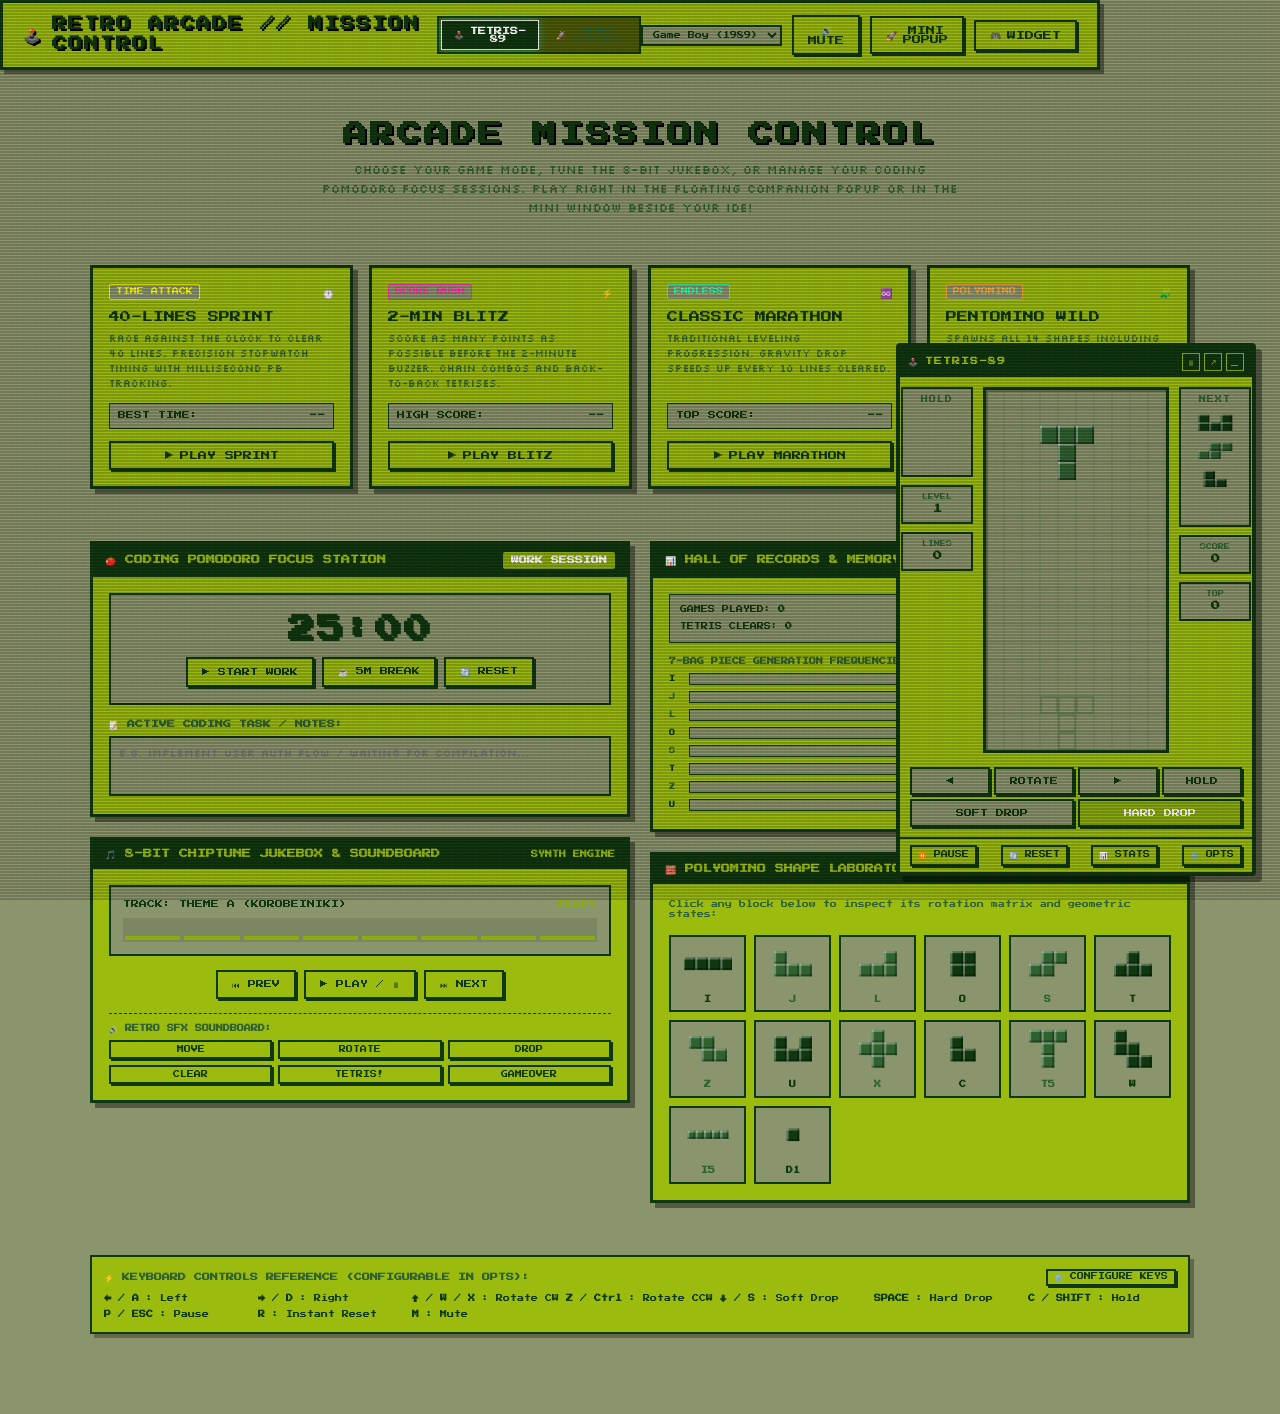
==== commit 4121c060: "feat: Add Nova Strike 1989 space shooter module and seamless 1-click arcade game switcher" ====
--- a/flutter_app/assets/web/index.html
+++ b/flutter_app/assets/web/index.html
@@ -21,8 +21,19 @@
   <!-- Top Navigation Bar -->
   <header class="portal-nav">
     <div class="portal-logo">
-      <span>🕹️</span> TETRIS-89 // ARCADE PORTAL
-    </div>
+      <span>🕹️</span> RETRO ARCADE // MISSION CONTROL
+    </div>
+
+    <!-- Arcade Cabinet Game Switcher -->
+    <div class="arcade-switcher">
+      <button id="tab-tetris" class="game-tab-btn active" title="Switch to Classic Tetris (Tab / 1)">
+        <span>🕹️</span> TETRIS-89
+      </button>
+      <button id="tab-space" class="game-tab-btn" title="Switch to Nova Strike Space Shooter (Tab / 2)">
+        <span>🚀</span> NOVA STRIKE
+      </button>
+    </div>
+
     <div class="portal-nav-actions">
       <select id="quick-theme-select" class="setting-select" title="Switch Theme">
         <option value="gameboy">Game Boy (1989)</option>
@@ -42,7 +53,9 @@
 
   <!-- Main Background Workspace & Arcade Portal -->
   <main class="workspace-container">
-    <div class="portal-hero">
+    <!-- TETRIS-89 VIEW CONTAINER -->
+    <div id="tetris-portal-view" style="width: 100%; display: flex; flex-direction: column; align-items: center; gap: 20px;">
+      <div class="portal-hero">
       <h1 class="portal-hero-title">ARCADE MISSION CONTROL</h1>
       <p class="portal-hero-sub">
         Choose your game mode, tune the 8-bit jukebox, or manage your coding Pomodoro focus sessions. Play right in the floating companion popup or in the mini window beside your IDE!
@@ -279,6 +292,100 @@
         <div><b>M</b> : Mute</div>
       </div>
     </div>
+  </div> <!-- /#tetris-portal-view -->
+
+  <!-- NOVA STRIKE: 1989 SPACE SHOOTER VIEW CONTAINER -->
+  <div id="space-game-view" class="space-view-container">
+    <div class="portal-hero">
+      <h1 class="portal-hero-title">🚀 NOVA STRIKE // 1989</h1>
+      <p class="portal-hero-sub">
+        High-octane retro space combat. Evade swarming alien squadrons, shatter asteroid fields, collect weapon upgrades, and eliminate Dreadnought flagships!
+      </p>
+    </div>
+
+    <div class="space-cabinet-layout">
+      <!-- Left: Canvas Arcade Machine -->
+      <div class="space-arcade-frame">
+        <div id="space-game-container">
+          <canvas id="space-canvas" width="480" height="640"></canvas>
+        </div>
+      </div>
+
+      <!-- Right: Sidebar Mission Control & Guide -->
+      <div class="space-side-panel">
+        <!-- Card 1: Action Controls -->
+        <div class="space-card">
+          <div class="space-card-title">
+            <span>⚡ MISSION CONTROLS</span>
+            <span style="color: #00f0f0;">ACTIVE</span>
+          </div>
+          <div style="display: flex; flex-direction: column; gap: 8px;">
+            <button id="btn-space-bomb" class="retro-btn" style="background: #e40058; color: #fff; font-weight: bold;">
+              <span>💥</span> NOVA BOMB (X)
+            </button>
+            <button id="btn-space-pause" class="retro-btn">
+              <span>⏸️</span> PAUSE / PLAY (P)
+            </button>
+            <button id="btn-space-restart" class="retro-btn">
+              <span>🔄</span> RESTART MISSION (R)
+            </button>
+            <button id="btn-space-audio" class="retro-btn">
+              <span>🎵</span> BGM / SFX MUTE (M)
+            </button>
+            <button id="btn-space-popout" class="retro-btn primary">
+              <span>🚀</span> POP-OUT WINDOW
+            </button>
+          </div>
+        </div>
+
+        <!-- Card 2: Power-up Legend -->
+        <div class="space-card">
+          <div class="space-card-title">
+            <span>📦 FIELD POWER-UPS</span>
+            <span style="color: #ffff00;">DROPS</span>
+          </div>
+          <div style="display: flex; flex-direction: column; gap: 6px;">
+            <div class="powerup-row">
+              <span class="powerup-badge" style="color: #00f0f0; border-color: #00f0f0;">UP</span>
+              <div><b>WEAPONS</b>: Dual → Vulcan → Quad → 5-Way + Missiles</div>
+            </div>
+            <div class="powerup-row">
+              <span class="powerup-badge" style="color: #33ffaa; border-color: #33ffaa;">SHLD</span>
+              <div><b>SHIELD</b>: Restores deflector barrier to 100%</div>
+            </div>
+            <div class="powerup-row">
+              <span class="powerup-badge" style="color: #ff33ff; border-color: #ff33ff;">BOMB</span>
+              <div><b>NOVA EMP</b>: Clears bullets & heavy shockwave</div>
+            </div>
+            <div class="powerup-row">
+              <span class="powerup-badge" style="color: #ff3344; border-color: #ff3344;">HP</span>
+              <div><b>NANO REPAIR</b>: Restores hull integrity (+35% HP)</div>
+            </div>
+            <div class="powerup-row">
+              <span class="powerup-badge" style="color: #ffff00; border-color: #ffff00;">+500</span>
+              <div><b>SCORE BONUS</b>: +500 Points & combo boost</div>
+            </div>
+          </div>
+        </div>
+
+        <!-- Card 3: Flight Manual -->
+        <div class="space-card">
+          <div class="space-card-title">
+            <span>🎮 FLIGHT MANUAL</span>
+            <span style="color: #00ff66;">SYSTEMS</span>
+          </div>
+          <div style="font-size: 7px; line-height: 1.7; color: var(--text-muted);">
+            <div>• <b>WASD / Arrows</b>: Move Ship</div>
+            <div>• <b>Space / Click</b>: Fire Primary Weapons</div>
+            <div>• <b>X / Right Click</b>: Detonate Nova Bomb</div>
+            <div>• <b>Mouse / Touch</b>: Drag ship to follow pointer</div>
+            <div>• <b>P / ESC</b>: Pause / Unpause</div>
+            <div>• <b>Tab</b>: Quick-switch between games!</div>
+          </div>
+        </div>
+      </div>
+    </div>
+  </div> <!-- /#space-game-view -->
   </main>
 
   <!-- FLOATING DRAGGABLE TETRIS POPUP WIDGET -->
@@ -554,13 +661,102 @@
   <script src="js/storage.js"></script>
   <script src="js/engine.js"></script>
   <script src="js/ui.js"></script>
+  <script src="js/space_audio.js"></script>
+  <script src="js/space_engine.js"></script>
+  <script src="js/space_ui.js"></script>
   <script>
     // Initialize UI on DOM load
     let tetrisUI = null;
+    let spaceUI = null;
+    let activeGame = 'tetris'; // 'tetris' | 'space'
+
     window.addEventListener('DOMContentLoaded', () => {
+      // 1. Initialize Tetris & Space Shooter
       tetrisUI = new TetrisUI(false);
-
-      // Workspace helper buttons
+      spaceUI = new SpaceUI('space-game-container', false);
+
+      // Initially pause space game until tab is switched
+      spaceUI.engine.isPaused = true;
+
+      // 2. Arcade Game Switcher Logic
+      const tabTetris = document.getElementById('tab-tetris');
+      const tabSpace = document.getElementById('tab-space');
+      const tetrisView = document.getElementById('tetris-portal-view');
+      const spaceView = document.getElementById('space-game-view');
+
+      function switchGame(target) {
+        if (target === activeGame) return;
+        activeGame = target;
+
+        if (target === 'space') {
+          // Pause Tetris
+          if (tetrisUI && tetrisUI.engine && !tetrisUI.engine.isPaused) {
+            tetrisUI.engine.pause();
+          }
+
+          tetrisView.style.display = 'none';
+          spaceView.classList.add('active');
+          tabTetris.classList.remove('active');
+          tabSpace.classList.add('active');
+
+          spaceUI.resizeCanvas();
+          spaceUI.engine.isPaused = false;
+          spaceUI.audio.startBGM();
+        } else {
+          // Pause Space Shooter
+          if (spaceUI && spaceUI.engine) {
+            spaceUI.engine.isPaused = true;
+            spaceUI.audio.stopBGM();
+          }
+
+          spaceView.classList.remove('active');
+          tetrisView.style.display = 'flex';
+          tabSpace.classList.remove('active');
+          tabTetris.classList.add('active');
+        }
+      }
+
+      tabTetris?.addEventListener('click', () => switchGame('tetris'));
+      tabSpace?.addEventListener('click', () => switchGame('space'));
+
+      // Quick Switch with Tab key
+      window.addEventListener('keydown', (e) => {
+        if (e.key === 'Tab') {
+          if (!['INPUT', 'TEXTAREA'].includes(document.activeElement?.tagName)) {
+            e.preventDefault();
+            switchGame(activeGame === 'tetris' ? 'space' : 'tetris');
+          }
+        }
+      });
+
+      // 3. Nova Strike Action Buttons
+      document.getElementById('btn-space-bomb')?.addEventListener('click', () => {
+        spaceUI.engine.triggerNovaBomb();
+      });
+
+      document.getElementById('btn-space-pause')?.addEventListener('click', () => {
+        spaceUI.togglePause();
+      });
+
+      document.getElementById('btn-space-restart')?.addEventListener('click', () => {
+        spaceUI.engine.resetGame();
+      });
+
+      document.getElementById('btn-space-audio')?.addEventListener('click', () => {
+        const isMuted = spaceUI.audio.toggleMute();
+        const btn = document.getElementById('btn-space-audio');
+        if (btn) btn.innerHTML = isMuted ? '<span>🔇</span> UNMUTE (M)' : '<span>🎵</span> BGM / SFX MUTE (M)';
+      });
+
+      document.getElementById('btn-space-popout')?.addEventListener('click', () => {
+        const popupWidth = 420;
+        const popupHeight = 680;
+        const left = window.screenX + window.outerWidth - popupWidth - 20;
+        const top = window.screenY + 50;
+        window.open('space_popup.html', 'NovaStrikePopup', `width=${popupWidth},height=${popupHeight},left=${left},top=${top},resizable=yes`);
+      });
+
+      // 4. Tetris Workspace helper buttons
       document.getElementById('btn-demo-pause')?.addEventListener('click', () => {
         tetrisUI.engine.togglePause();
       });
@@ -582,7 +778,6 @@
 
       document.getElementById('btn-demo-toggle-widget')?.addEventListener('click', () => {
         const widget = document.getElementById('tetris-widget');
-        const pill = document.getElementById('tetris-pill');
         if (widget.classList.contains('minimized')) {
           tetrisUI.restore();
         } else {
--- a/flutter_app/assets/web/css/style.css
+++ b/flutter_app/assets/web/css/style.css
@@ -1027,3 +1027,148 @@
     bottom: 10px;
   }
 }
+
+/* ==========================================================================
+   ARCADE GAME SWITCHER (TETRIS-89 <---> NOVA STRIKE)
+   ========================================================================== */
+.arcade-switcher {
+  display: flex;
+  background: rgba(0, 0, 0, 0.5);
+  border: 2px solid var(--panel-border);
+  padding: 2px;
+  gap: 4px;
+}
+
+.game-tab-btn {
+  background: transparent;
+  border: 1px solid transparent;
+  color: var(--text-muted);
+  font-family: var(--font-pixel);
+  font-size: 8px;
+  padding: 6px 12px;
+  cursor: pointer;
+  display: flex;
+  align-items: center;
+  gap: 6px;
+  transition: all 0.2s ease;
+  user-select: none;
+}
+
+.game-tab-btn:hover {
+  color: var(--text-main);
+  background: rgba(255, 255, 255, 0.08);
+}
+
+.game-tab-btn.active {
+  background: var(--panel-border);
+  color: #ffffff;
+  border-color: #ffffff;
+  box-shadow: 0 0 10px rgba(0, 240, 240, 0.4);
+  font-weight: bold;
+}
+
+/* Nova Strike Arcade Arena Container */
+.space-view-container {
+  display: none;
+  width: 100%;
+  max-width: 960px;
+  margin: 0 auto;
+  flex-direction: column;
+  align-items: center;
+  gap: 20px;
+  animation: fadeIn 0.3s ease;
+}
+
+.space-view-container.active {
+  display: flex;
+}
+
+.space-cabinet-layout {
+  display: grid;
+  grid-template-columns: auto 240px;
+  gap: 20px;
+  width: 100%;
+  justify-content: center;
+}
+
+@media (max-width: 820px) {
+  .space-cabinet-layout {
+    grid-template-columns: 1fr;
+    align-items: center;
+  }
+}
+
+.space-arcade-frame {
+  position: relative;
+  background: #020408;
+  border: 4px solid var(--panel-border);
+  box-shadow: 0 0 25px rgba(0, 240, 240, 0.25), inset 0 0 20px rgba(0, 0, 0, 0.8);
+  border-radius: 4px;
+  overflow: hidden;
+  display: flex;
+  justify-content: center;
+  align-items: center;
+  padding: 4px;
+}
+
+#space-canvas {
+  display: block;
+  background: #06080e;
+  image-rendering: pixelated;
+  max-width: 100%;
+}
+
+/* Sidebar Dashboard for Nova Strike */
+.space-side-panel {
+  display: flex;
+  flex-direction: column;
+  gap: 16px;
+}
+
+.space-card {
+  background: var(--panel-bg);
+  border: 2px solid var(--panel-border);
+  padding: 12px;
+  box-shadow: 3px 3px 0px rgba(0, 0, 0, 0.4);
+}
+
+.space-card-title {
+  font-size: 8px;
+  font-weight: bold;
+  color: var(--text-main);
+  border-bottom: 1px dashed var(--panel-border);
+  padding-bottom: 6px;
+  margin-bottom: 10px;
+  display: flex;
+  justify-content: space-between;
+  align-items: center;
+}
+
+.powerup-row {
+  display: flex;
+  align-items: center;
+  gap: 8px;
+  font-size: 7px;
+  margin-bottom: 6px;
+}
+
+.powerup-badge {
+  display: inline-block;
+  width: 22px;
+  height: 22px;
+  border-radius: 50%;
+  text-align: center;
+  line-height: 20px;
+  font-size: 8px;
+  font-weight: bold;
+  border: 1px solid currentColor;
+}
+
+.space-action-bar {
+  display: flex;
+  gap: 8px;
+  flex-wrap: wrap;
+  width: 100%;
+  justify-content: center;
+}
+
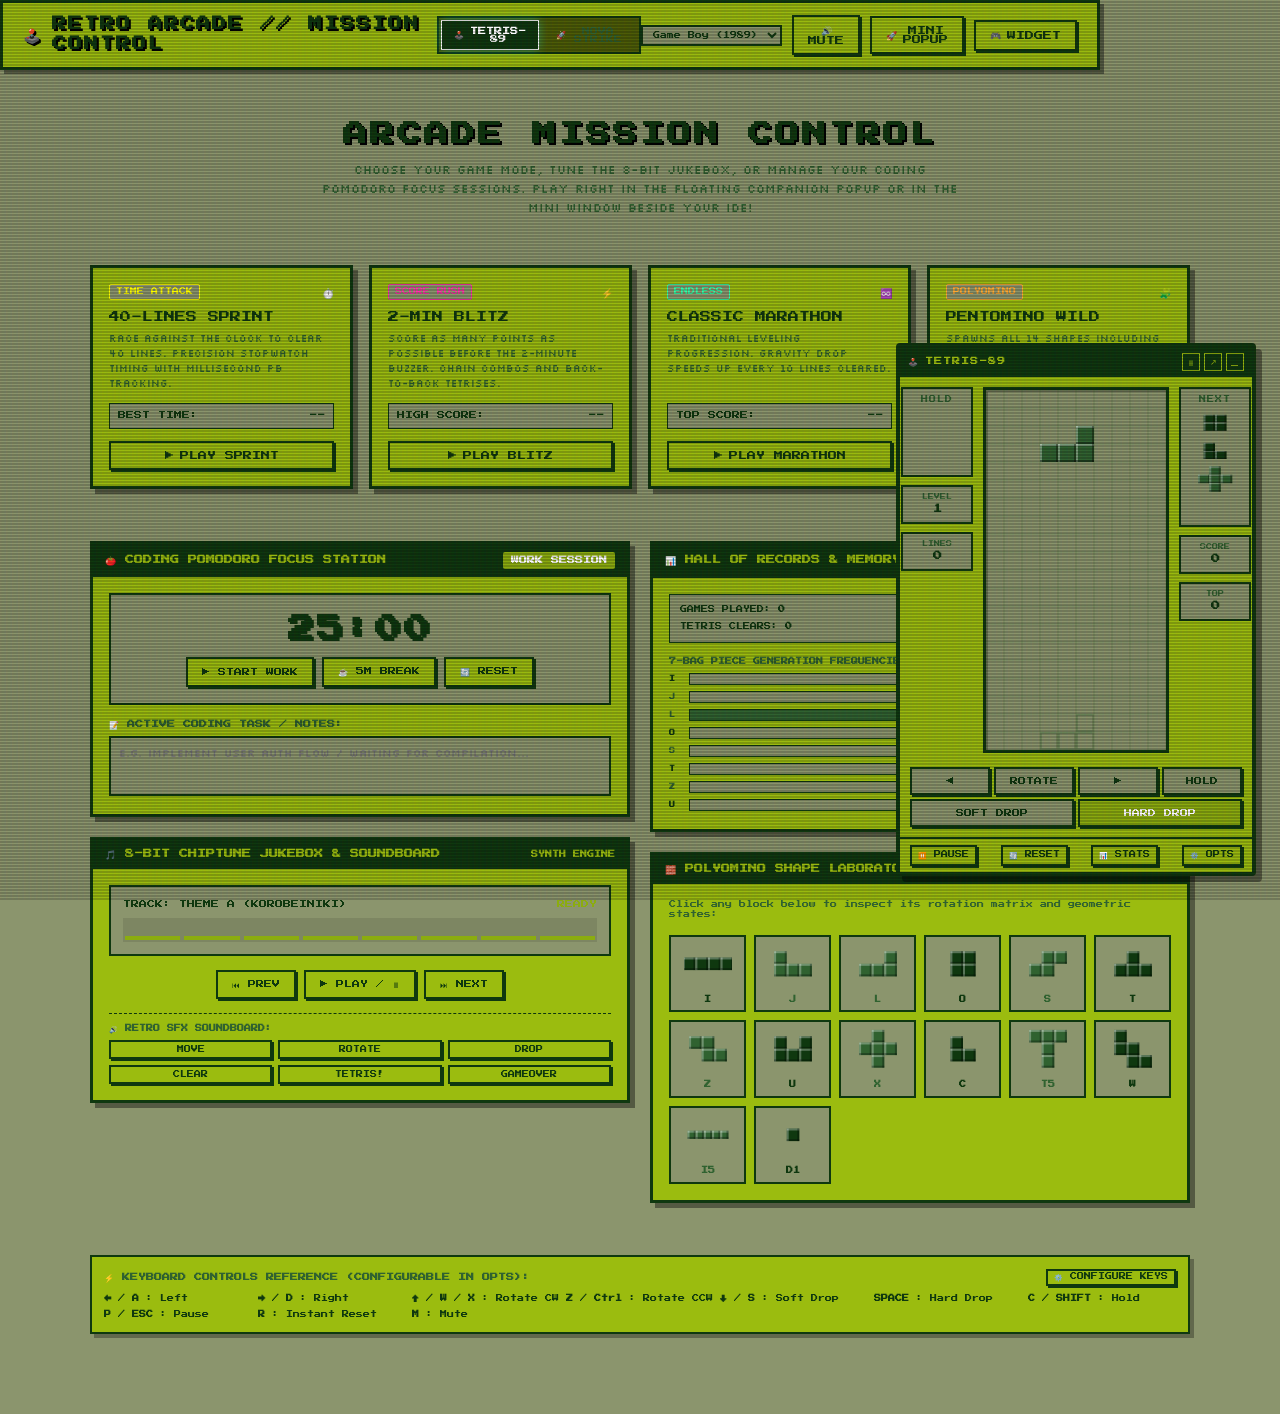
==== commit c8e19792: "feat(space-shooter): Add authentic 8/16-bit retro arcade graphics, boot sequence, title menu, and sh" ====
--- a/flutter_app/assets/web/index.html
+++ b/flutter_app/assets/web/index.html
@@ -338,7 +338,24 @@
           </div>
         </div>
 
-        <!-- Card 2: Power-up Legend -->
+        <!-- Card 2: Ship Hangar Quick Selector -->
+        <div class="space-card">
+          <div class="space-card-title">
+            <span>🚀 FIGHTER HANGAR</span>
+            <span id="active-ship-badge" style="color: #00ffff; font-weight: bold;">VIPER MK-I</span>
+          </div>
+          <div style="display: grid; grid-template-columns: 1fr 1fr 1fr; gap: 4px; margin-bottom: 8px;">
+            <button id="btn-select-viper" class="retro-btn" style="font-size: 7px; padding: 4px 2px;">VIPER</button>
+            <button id="btn-select-titan" class="retro-btn" style="font-size: 7px; padding: 4px 2px;">TITAN</button>
+            <button id="btn-select-phantom" class="retro-btn" style="font-size: 7px; padding: 4px 2px;">PHANTOM</button>
+          </div>
+          <div style="display: flex; gap: 4px;">
+            <button id="btn-mode-campaign" class="retro-btn primary" style="flex: 1; font-size: 7px; padding: 4px 2px;">CAMPAIGN</button>
+            <button id="btn-mode-boss" class="retro-btn" style="flex: 1; font-size: 7px; padding: 4px 2px;">BOSS RUSH</button>
+          </div>
+        </div>
+
+        <!-- Card 3: Power-up Legend -->
         <div class="space-card">
           <div class="space-card-title">
             <span>📦 FIELD POWER-UPS</span>
@@ -661,6 +678,7 @@
   <script src="js/storage.js"></script>
   <script src="js/engine.js"></script>
   <script src="js/ui.js"></script>
+  <script src="js/space_sprites.js"></script>
   <script src="js/space_audio.js"></script>
   <script src="js/space_engine.js"></script>
   <script src="js/space_ui.js"></script>
@@ -739,7 +757,7 @@
       });
 
       document.getElementById('btn-space-restart')?.addEventListener('click', () => {
-        spaceUI.engine.resetGame();
+        spaceUI.engine.startMission(spaceUI.engine.gameMode);
       });
 
       document.getElementById('btn-space-audio')?.addEventListener('click', () => {
@@ -754,6 +772,34 @@
         const left = window.screenX + window.outerWidth - popupWidth - 20;
         const top = window.screenY + 50;
         window.open('space_popup.html', 'NovaStrikePopup', `width=${popupWidth},height=${popupHeight},left=${left},top=${top},resizable=yes`);
+      });
+
+      // Ship Hangar Quick Selectors
+      const badge = document.getElementById('active-ship-badge');
+      document.getElementById('btn-select-viper')?.addEventListener('click', () => {
+        spaceUI.engine.setShip('viper');
+        if (badge) badge.textContent = 'VIPER MK-I';
+        if (spaceUI.audio) spaceUI.audio.playMenuSelect();
+      });
+
+      document.getElementById('btn-select-titan')?.addEventListener('click', () => {
+        spaceUI.engine.setShip('titan');
+        if (badge) badge.textContent = 'TITAN DREADNOUGHT';
+        if (spaceUI.audio) spaceUI.audio.playMenuSelect();
+      });
+
+      document.getElementById('btn-select-phantom')?.addEventListener('click', () => {
+        spaceUI.engine.setShip('phantom');
+        if (badge) badge.textContent = 'PHANTOM INTERCEPTOR';
+        if (spaceUI.audio) spaceUI.audio.playMenuSelect();
+      });
+
+      document.getElementById('btn-mode-campaign')?.addEventListener('click', () => {
+        spaceUI.engine.startMission('campaign');
+      });
+
+      document.getElementById('btn-mode-boss')?.addEventListener('click', () => {
+        spaceUI.engine.startMission('boss_rush');
       });
 
       // 4. Tetris Workspace helper buttons
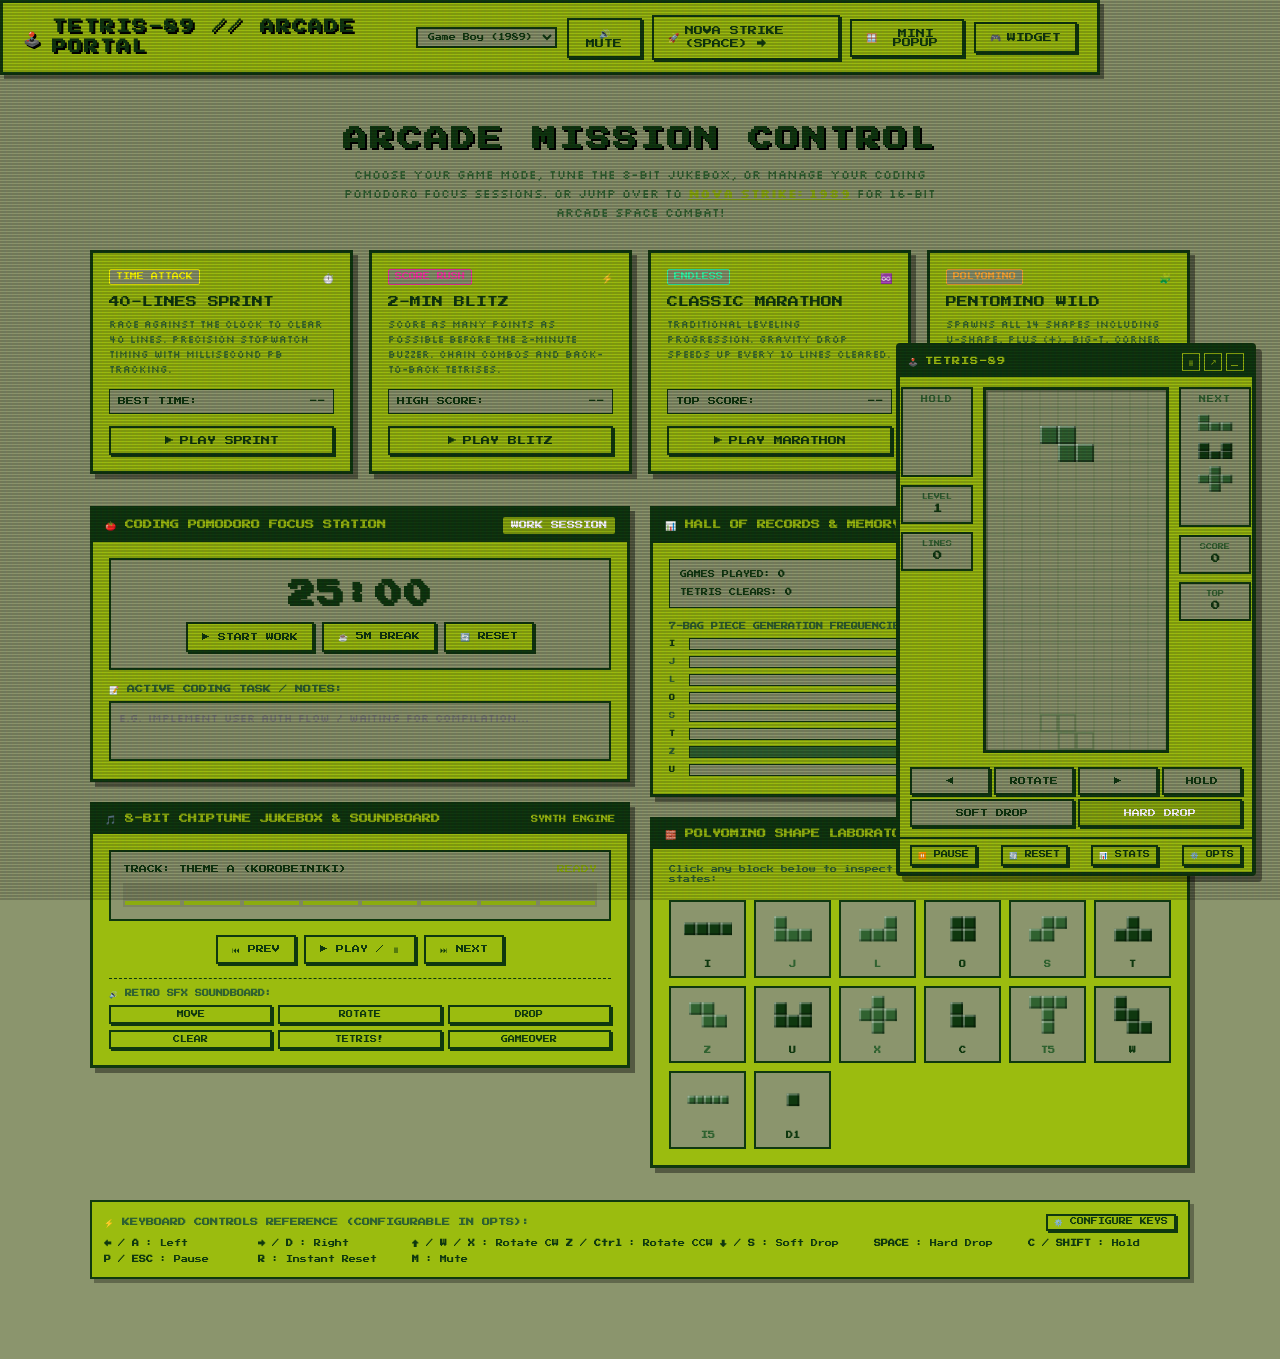
==== commit 576d60af: "refactor: separate Tetris and Nova Strike into completely independent dedicated pages" ====
--- a/flutter_app/assets/web/index.html
+++ b/flutter_app/assets/web/index.html
@@ -21,19 +21,8 @@
   <!-- Top Navigation Bar -->
   <header class="portal-nav">
     <div class="portal-logo">
-      <span>🕹️</span> RETRO ARCADE // MISSION CONTROL
-    </div>
-
-    <!-- Arcade Cabinet Game Switcher -->
-    <div class="arcade-switcher">
-      <button id="tab-tetris" class="game-tab-btn active" title="Switch to Classic Tetris (Tab / 1)">
-        <span>🕹️</span> TETRIS-89
-      </button>
-      <button id="tab-space" class="game-tab-btn" title="Switch to Nova Strike Space Shooter (Tab / 2)">
-        <span>🚀</span> NOVA STRIKE
-      </button>
-    </div>
-
+      <span>🕹️</span> TETRIS-89 // ARCADE PORTAL
+    </div>
     <div class="portal-nav-actions">
       <select id="quick-theme-select" class="setting-select" title="Switch Theme">
         <option value="gameboy">Game Boy (1989)</option>
@@ -42,8 +31,11 @@
         <option value="matrix">Matrix Phosphor</option>
       </select>
       <button id="quick-mute-btn" class="retro-btn" title="Toggle Sound (M)">🔊 MUTE</button>
-      <button id="btn-demo-popout" class="retro-btn primary" title="Open floating standalone popup window">
-        <span>🚀</span> MINI POPUP
+      <a href="space.html" class="retro-btn primary" style="text-decoration: none;" title="Play Nova Strike: 1989 Space Shooter">
+        <span>🚀</span> NOVA STRIKE (SPACE) →
+      </a>
+      <button id="btn-demo-popout" class="retro-btn" title="Open floating standalone popup window">
+        <span>🪟</span> MINI POPUP
       </button>
       <button id="btn-demo-toggle-widget" class="retro-btn" title="Toggle floating widget">
         <span>🎮</span> WIDGET
@@ -53,12 +45,10 @@
 
   <!-- Main Background Workspace & Arcade Portal -->
   <main class="workspace-container">
-    <!-- TETRIS-89 VIEW CONTAINER -->
-    <div id="tetris-portal-view" style="width: 100%; display: flex; flex-direction: column; align-items: center; gap: 20px;">
-      <div class="portal-hero">
+    <div class="portal-hero">
       <h1 class="portal-hero-title">ARCADE MISSION CONTROL</h1>
       <p class="portal-hero-sub">
-        Choose your game mode, tune the 8-bit jukebox, or manage your coding Pomodoro focus sessions. Play right in the floating companion popup or in the mini window beside your IDE!
+        Choose your game mode, tune the 8-bit jukebox, or manage your coding Pomodoro focus sessions. Or jump over to <a href="space.html" style="color: var(--accent-color); font-weight: bold; text-decoration: underline;">Nova Strike: 1989</a> for 16-bit arcade space combat!
       </p>
     </div>
 
@@ -292,117 +282,6 @@
         <div><b>M</b> : Mute</div>
       </div>
     </div>
-  </div> <!-- /#tetris-portal-view -->
-
-  <!-- NOVA STRIKE: 1989 SPACE SHOOTER VIEW CONTAINER -->
-  <div id="space-game-view" class="space-view-container">
-    <div class="portal-hero">
-      <h1 class="portal-hero-title">🚀 NOVA STRIKE // 1989</h1>
-      <p class="portal-hero-sub">
-        High-octane retro space combat. Evade swarming alien squadrons, shatter asteroid fields, collect weapon upgrades, and eliminate Dreadnought flagships!
-      </p>
-    </div>
-
-    <div class="space-cabinet-layout">
-      <!-- Left: Canvas Arcade Machine -->
-      <div class="space-arcade-frame">
-        <div id="space-game-container">
-          <canvas id="space-canvas" width="480" height="640"></canvas>
-        </div>
-      </div>
-
-      <!-- Right: Sidebar Mission Control & Guide -->
-      <div class="space-side-panel">
-        <!-- Card 1: Action Controls -->
-        <div class="space-card">
-          <div class="space-card-title">
-            <span>⚡ MISSION CONTROLS</span>
-            <span style="color: #00f0f0;">ACTIVE</span>
-          </div>
-          <div style="display: flex; flex-direction: column; gap: 8px;">
-            <button id="btn-space-bomb" class="retro-btn" style="background: #e40058; color: #fff; font-weight: bold;">
-              <span>💥</span> NOVA BOMB (X)
-            </button>
-            <button id="btn-space-pause" class="retro-btn">
-              <span>⏸️</span> PAUSE / PLAY (P)
-            </button>
-            <button id="btn-space-restart" class="retro-btn">
-              <span>🔄</span> RESTART MISSION (R)
-            </button>
-            <button id="btn-space-audio" class="retro-btn">
-              <span>🎵</span> BGM / SFX MUTE (M)
-            </button>
-            <button id="btn-space-popout" class="retro-btn primary">
-              <span>🚀</span> POP-OUT WINDOW
-            </button>
-          </div>
-        </div>
-
-        <!-- Card 2: Ship Hangar Quick Selector -->
-        <div class="space-card">
-          <div class="space-card-title">
-            <span>🚀 FIGHTER HANGAR</span>
-            <span id="active-ship-badge" style="color: #00ffff; font-weight: bold;">VIPER MK-I</span>
-          </div>
-          <div style="display: grid; grid-template-columns: 1fr 1fr 1fr; gap: 4px; margin-bottom: 8px;">
-            <button id="btn-select-viper" class="retro-btn" style="font-size: 7px; padding: 4px 2px;">VIPER</button>
-            <button id="btn-select-titan" class="retro-btn" style="font-size: 7px; padding: 4px 2px;">TITAN</button>
-            <button id="btn-select-phantom" class="retro-btn" style="font-size: 7px; padding: 4px 2px;">PHANTOM</button>
-          </div>
-          <div style="display: flex; gap: 4px;">
-            <button id="btn-mode-campaign" class="retro-btn primary" style="flex: 1; font-size: 7px; padding: 4px 2px;">CAMPAIGN</button>
-            <button id="btn-mode-boss" class="retro-btn" style="flex: 1; font-size: 7px; padding: 4px 2px;">BOSS RUSH</button>
-          </div>
-        </div>
-
-        <!-- Card 3: Power-up Legend -->
-        <div class="space-card">
-          <div class="space-card-title">
-            <span>📦 FIELD POWER-UPS</span>
-            <span style="color: #ffff00;">DROPS</span>
-          </div>
-          <div style="display: flex; flex-direction: column; gap: 6px;">
-            <div class="powerup-row">
-              <span class="powerup-badge" style="color: #00f0f0; border-color: #00f0f0;">UP</span>
-              <div><b>WEAPONS</b>: Dual → Vulcan → Quad → 5-Way + Missiles</div>
-            </div>
-            <div class="powerup-row">
-              <span class="powerup-badge" style="color: #33ffaa; border-color: #33ffaa;">SHLD</span>
-              <div><b>SHIELD</b>: Restores deflector barrier to 100%</div>
-            </div>
-            <div class="powerup-row">
-              <span class="powerup-badge" style="color: #ff33ff; border-color: #ff33ff;">BOMB</span>
-              <div><b>NOVA EMP</b>: Clears bullets & heavy shockwave</div>
-            </div>
-            <div class="powerup-row">
-              <span class="powerup-badge" style="color: #ff3344; border-color: #ff3344;">HP</span>
-              <div><b>NANO REPAIR</b>: Restores hull integrity (+35% HP)</div>
-            </div>
-            <div class="powerup-row">
-              <span class="powerup-badge" style="color: #ffff00; border-color: #ffff00;">+500</span>
-              <div><b>SCORE BONUS</b>: +500 Points & combo boost</div>
-            </div>
-          </div>
-        </div>
-
-        <!-- Card 3: Flight Manual -->
-        <div class="space-card">
-          <div class="space-card-title">
-            <span>🎮 FLIGHT MANUAL</span>
-            <span style="color: #00ff66;">SYSTEMS</span>
-          </div>
-          <div style="font-size: 7px; line-height: 1.7; color: var(--text-muted);">
-            <div>• <b>WASD / Arrows</b>: Move Ship</div>
-            <div>• <b>Space / Click</b>: Fire Primary Weapons</div>
-            <div>• <b>X / Right Click</b>: Detonate Nova Bomb</div>
-            <div>• <b>Mouse / Touch</b>: Drag ship to follow pointer</div>
-            <div>• <b>P / ESC</b>: Pause / Unpause</div>
-            <div>• <b>Tab</b>: Quick-switch between games!</div>
-          </div>
-        </div>
-      </div>
-    </div>
-  </div> <!-- /#space-game-view -->
   </main>
 
   <!-- FLOATING DRAGGABLE TETRIS POPUP WIDGET -->
@@ -678,131 +557,13 @@
   <script src="js/storage.js"></script>
   <script src="js/engine.js"></script>
   <script src="js/ui.js"></script>
-  <script src="js/space_sprites.js"></script>
-  <script src="js/space_audio.js"></script>
-  <script src="js/space_engine.js"></script>
-  <script src="js/space_ui.js"></script>
   <script>
     // Initialize UI on DOM load
     let tetrisUI = null;
-    let spaceUI = null;
-    let activeGame = 'tetris'; // 'tetris' | 'space'
-
     window.addEventListener('DOMContentLoaded', () => {
-      // 1. Initialize Tetris & Space Shooter
       tetrisUI = new TetrisUI(false);
-      spaceUI = new SpaceUI('space-game-container', false);
-
-      // Initially pause space game until tab is switched
-      spaceUI.engine.isPaused = true;
-
-      // 2. Arcade Game Switcher Logic
-      const tabTetris = document.getElementById('tab-tetris');
-      const tabSpace = document.getElementById('tab-space');
-      const tetrisView = document.getElementById('tetris-portal-view');
-      const spaceView = document.getElementById('space-game-view');
-
-      function switchGame(target) {
-        if (target === activeGame) return;
-        activeGame = target;
-
-        if (target === 'space') {
-          // Pause Tetris
-          if (tetrisUI && tetrisUI.engine && !tetrisUI.engine.isPaused) {
-            tetrisUI.engine.pause();
-          }
-
-          tetrisView.style.display = 'none';
-          spaceView.classList.add('active');
-          tabTetris.classList.remove('active');
-          tabSpace.classList.add('active');
-
-          spaceUI.resizeCanvas();
-          spaceUI.engine.isPaused = false;
-          spaceUI.audio.startBGM();
-        } else {
-          // Pause Space Shooter
-          if (spaceUI && spaceUI.engine) {
-            spaceUI.engine.isPaused = true;
-            spaceUI.audio.stopBGM();
-          }
-
-          spaceView.classList.remove('active');
-          tetrisView.style.display = 'flex';
-          tabSpace.classList.remove('active');
-          tabTetris.classList.add('active');
-        }
-      }
-
-      tabTetris?.addEventListener('click', () => switchGame('tetris'));
-      tabSpace?.addEventListener('click', () => switchGame('space'));
-
-      // Quick Switch with Tab key
-      window.addEventListener('keydown', (e) => {
-        if (e.key === 'Tab') {
-          if (!['INPUT', 'TEXTAREA'].includes(document.activeElement?.tagName)) {
-            e.preventDefault();
-            switchGame(activeGame === 'tetris' ? 'space' : 'tetris');
-          }
-        }
-      });
-
-      // 3. Nova Strike Action Buttons
-      document.getElementById('btn-space-bomb')?.addEventListener('click', () => {
-        spaceUI.engine.triggerNovaBomb();
-      });
-
-      document.getElementById('btn-space-pause')?.addEventListener('click', () => {
-        spaceUI.togglePause();
-      });
-
-      document.getElementById('btn-space-restart')?.addEventListener('click', () => {
-        spaceUI.engine.startMission(spaceUI.engine.gameMode);
-      });
-
-      document.getElementById('btn-space-audio')?.addEventListener('click', () => {
-        const isMuted = spaceUI.audio.toggleMute();
-        const btn = document.getElementById('btn-space-audio');
-        if (btn) btn.innerHTML = isMuted ? '<span>🔇</span> UNMUTE (M)' : '<span>🎵</span> BGM / SFX MUTE (M)';
-      });
-
-      document.getElementById('btn-space-popout')?.addEventListener('click', () => {
-        const popupWidth = 420;
-        const popupHeight = 680;
-        const left = window.screenX + window.outerWidth - popupWidth - 20;
-        const top = window.screenY + 50;
-        window.open('space_popup.html', 'NovaStrikePopup', `width=${popupWidth},height=${popupHeight},left=${left},top=${top},resizable=yes`);
-      });
-
-      // Ship Hangar Quick Selectors
-      const badge = document.getElementById('active-ship-badge');
-      document.getElementById('btn-select-viper')?.addEventListener('click', () => {
-        spaceUI.engine.setShip('viper');
-        if (badge) badge.textContent = 'VIPER MK-I';
-        if (spaceUI.audio) spaceUI.audio.playMenuSelect();
-      });
-
-      document.getElementById('btn-select-titan')?.addEventListener('click', () => {
-        spaceUI.engine.setShip('titan');
-        if (badge) badge.textContent = 'TITAN DREADNOUGHT';
-        if (spaceUI.audio) spaceUI.audio.playMenuSelect();
-      });
-
-      document.getElementById('btn-select-phantom')?.addEventListener('click', () => {
-        spaceUI.engine.setShip('phantom');
-        if (badge) badge.textContent = 'PHANTOM INTERCEPTOR';
-        if (spaceUI.audio) spaceUI.audio.playMenuSelect();
-      });
-
-      document.getElementById('btn-mode-campaign')?.addEventListener('click', () => {
-        spaceUI.engine.startMission('campaign');
-      });
-
-      document.getElementById('btn-mode-boss')?.addEventListener('click', () => {
-        spaceUI.engine.startMission('boss_rush');
-      });
-
-      // 4. Tetris Workspace helper buttons
+
+      // Workspace helper buttons
       document.getElementById('btn-demo-pause')?.addEventListener('click', () => {
         tetrisUI.engine.togglePause();
       });
@@ -824,6 +585,7 @@
 
       document.getElementById('btn-demo-toggle-widget')?.addEventListener('click', () => {
         const widget = document.getElementById('tetris-widget');
+        const pill = document.getElementById('tetris-pill');
         if (widget.classList.contains('minimized')) {
           tetrisUI.restore();
         } else {
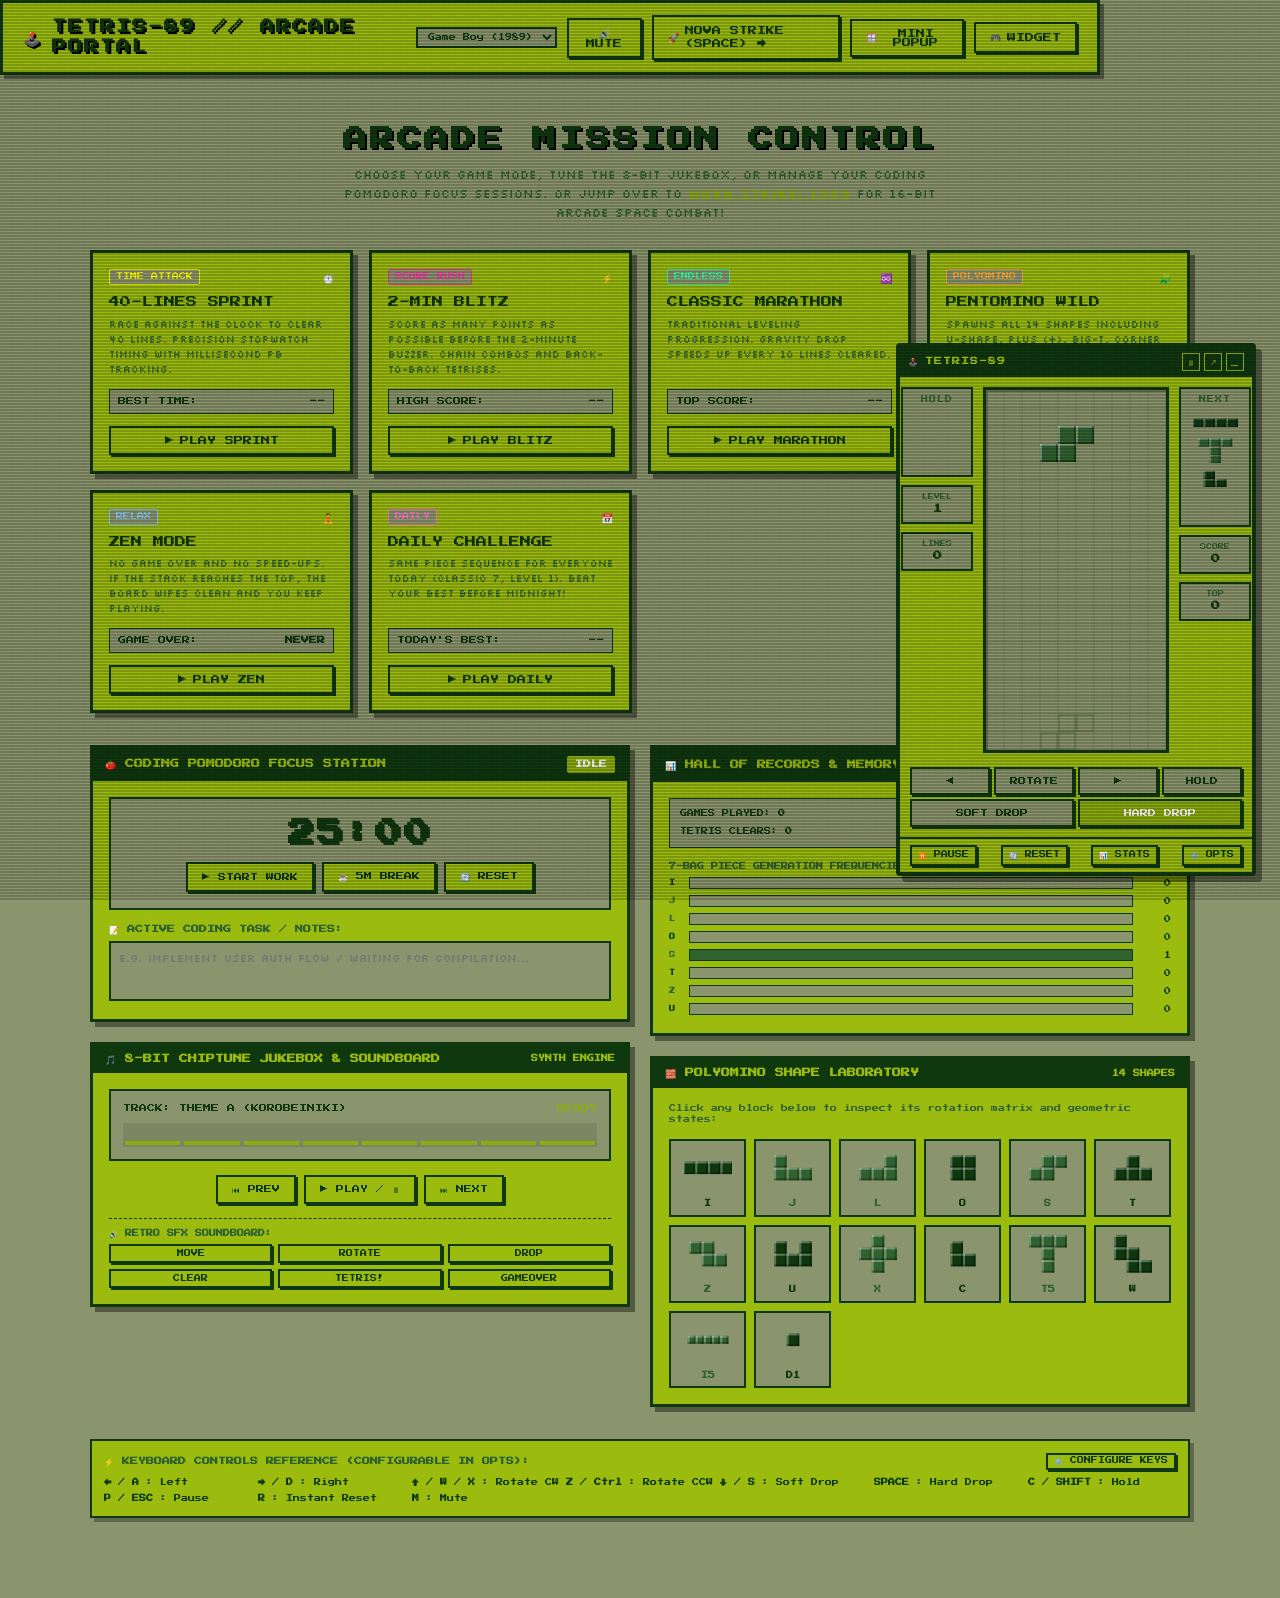
==== commit cd6e4e9a: "feat: swipe controls, volume sliders, PNG icons, Zen & Daily modes; fix Android build - Swipe gestur" ====
--- a/flutter_app/assets/web/index.html
+++ b/flutter_app/assets/web/index.html
@@ -6,7 +6,8 @@
   <title>Retro Classic Tetris - Mini Floating Popup</title>
   <link rel="stylesheet" href="css/style.css">
   <link rel="manifest" href="manifest.json">
-  <link rel="icon" href="data:image/svg+xml,<svg xmlns='http://www.w3.org/2000/svg' viewBox='0 0 100 100'><rect width='45' height='45' fill='%2300f0f0'/><rect x='50' width='45' height='45' fill='%23f0a000'/><rect y='50' width='45' height='45' fill='%2300f000'/><rect x='50' y='50' width='45' height='45' fill='%23f00000'/></svg>">
+  <link rel="icon" type="image/png" sizes="32x32" href="icons/favicon-32.png">
+  <link rel="apple-touch-icon" href="icons/apple-touch-icon.png">
   <script>
     if ('serviceWorker' in navigator) {
       window.addEventListener('load', () => {
@@ -145,6 +146,52 @@
           </button>
         </div>
       </div>
+
+      <!-- Mode 5: Zen -->
+      <div class="mode-card">
+        <div>
+          <div class="mode-card-header">
+            <span class="mode-tag" style="color: #88ccff; border-color: #88ccff;">RELAX</span>
+            <span>🧘</span>
+          </div>
+          <div class="mode-card-title">ZEN MODE</div>
+          <div class="mode-card-desc">
+            No game over and no speed-ups. If the stack reaches the top, the board wipes clean and you keep playing.
+          </div>
+        </div>
+        <div>
+          <div class="mode-card-stat">
+            <span>GAME OVER:</span>
+            <b>NEVER</b>
+          </div>
+          <button class="retro-btn primary btn-launch-mode" data-mode="zen" style="width: 100%;">
+            <span>▶</span> PLAY ZEN
+          </button>
+        </div>
+      </div>
+
+      <!-- Mode 6: Daily Challenge -->
+      <div class="mode-card">
+        <div>
+          <div class="mode-card-header">
+            <span class="mode-tag" style="color: #ff77cc; border-color: #ff77cc;">DAILY</span>
+            <span>📅</span>
+          </div>
+          <div class="mode-card-title">DAILY CHALLENGE</div>
+          <div class="mode-card-desc">
+            Same piece sequence for everyone today (classic 7, level 1). Beat your best before midnight!
+          </div>
+        </div>
+        <div>
+          <div class="mode-card-stat">
+            <span>TODAY'S BEST:</span>
+            <b id="hub-daily-pb">--</b>
+          </div>
+          <button class="retro-btn primary btn-launch-mode" data-mode="daily" style="width: 100%;">
+            <span>▶</span> PLAY DAILY
+          </button>
+        </div>
+      </div>
     </section>
 
     <!-- Hub 2-Column Dashboard Grid -->
@@ -423,6 +470,8 @@
           <option value="marathon">Classic Marathon (Endless)</option>
           <option value="sprint40">40 Lines Sprint (Time Attack)</option>
           <option value="blitz2min">2-Minute Blitz (Score Rush)</option>
+          <option value="zen">Zen (No Game Over)</option>
+          <option value="daily">Daily Challenge (Same Pieces Today)</option>
         </select>
       </div>
 
@@ -514,8 +563,18 @@
       </div>
 
       <div class="setting-row">
+        <span>Music Volume:</span>
+        <input type="range" id="bgm-volume-slider" min="0" max="100" value="30" style="width: 100px;">
+      </div>
+
+      <div class="setting-row">
         <span>Retro Sound Effects:</span>
         <input type="checkbox" id="sfx-toggle" checked>
+      </div>
+
+      <div class="setting-row">
+        <span>Effects Volume:</span>
+        <input type="range" id="sfx-volume-slider" min="0" max="100" value="55" style="width: 100px;">
       </div>
 
       <div class="modal-section-title">KEYBOARD CUSTOMIZER (CLICK TO REBIND)</div>
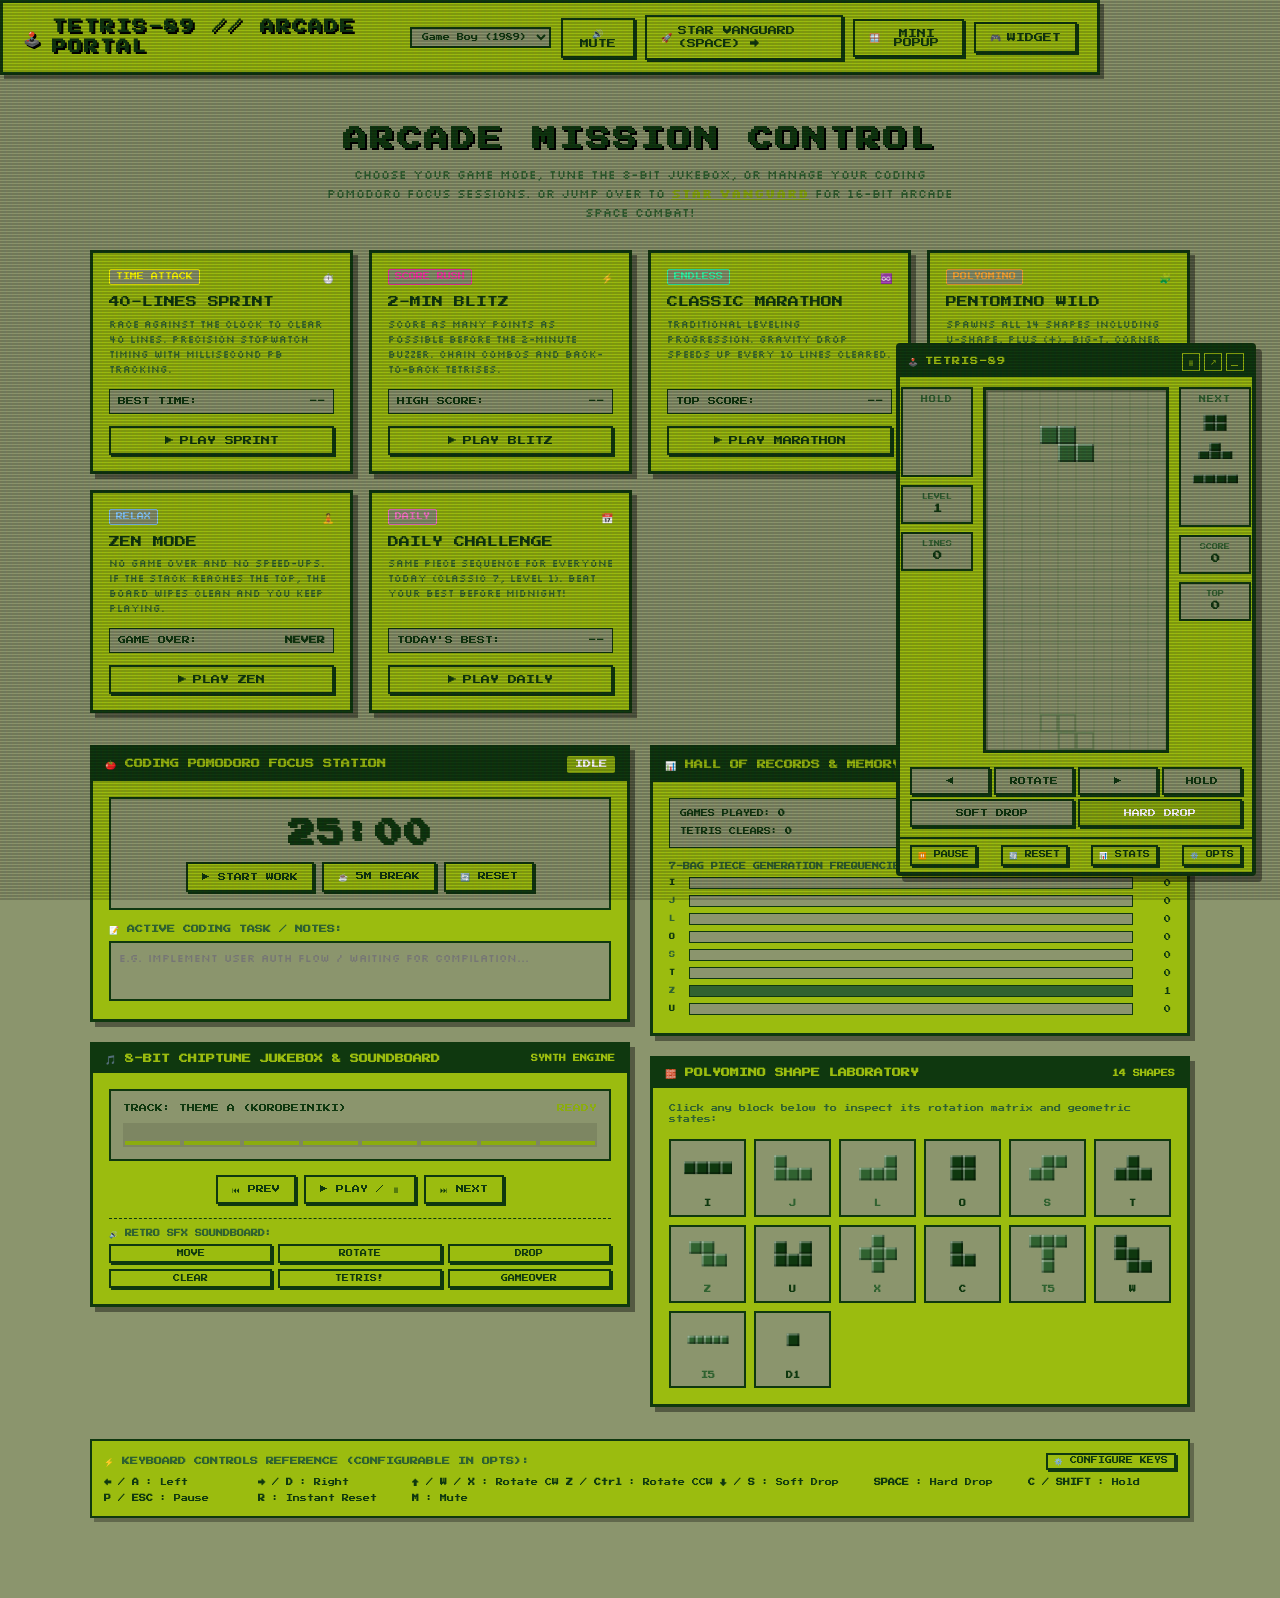
==== commit 7d0c2bbc: "feat: Star Vanguard gameplay overhaul; classic 7 pieces by default Star Vanguard (renamed from Nova " ====
--- a/flutter_app/assets/web/index.html
+++ b/flutter_app/assets/web/index.html
@@ -32,8 +32,8 @@
         <option value="matrix">Matrix Phosphor</option>
       </select>
       <button id="quick-mute-btn" class="retro-btn" title="Toggle Sound (M)">🔊 MUTE</button>
-      <a href="space.html" class="retro-btn primary" style="text-decoration: none;" title="Play Nova Strike: 1989 Space Shooter">
-        <span>🚀</span> NOVA STRIKE (SPACE) →
+      <a href="space.html" class="retro-btn primary" style="text-decoration: none;" title="Play Star Vanguard Space Shooter">
+        <span>🚀</span> STAR VANGUARD (SPACE) →
       </a>
       <button id="btn-demo-popout" class="retro-btn" title="Open floating standalone popup window">
         <span>🪟</span> MINI POPUP
@@ -49,7 +49,7 @@
     <div class="portal-hero">
       <h1 class="portal-hero-title">ARCADE MISSION CONTROL</h1>
       <p class="portal-hero-sub">
-        Choose your game mode, tune the 8-bit jukebox, or manage your coding Pomodoro focus sessions. Or jump over to <a href="space.html" style="color: var(--accent-color); font-weight: bold; text-decoration: underline;">Nova Strike: 1989</a> for 16-bit arcade space combat!
+        Choose your game mode, tune the 8-bit jukebox, or manage your coding Pomodoro focus sessions. Or jump over to <a href="space.html" style="color: var(--accent-color); font-weight: bold; text-decoration: underline;">Star Vanguard</a> for 16-bit arcade space combat!
       </p>
     </div>
 
@@ -490,9 +490,9 @@
       <div class="setting-row">
         <span>Shape Set / Mode:</span>
         <select id="piece-mode-select" class="setting-select">
+          <option value="classic">Classic 7 (Standard 1989)</option>
           <option value="extended">Extended (U-Shape, +, Corner, T5, W)</option>
           <option value="pentomino">Master Wild (All 14 Polyominoes)</option>
-          <option value="classic">Classic 7 (Standard 1989)</option>
         </select>
       </div>
 
